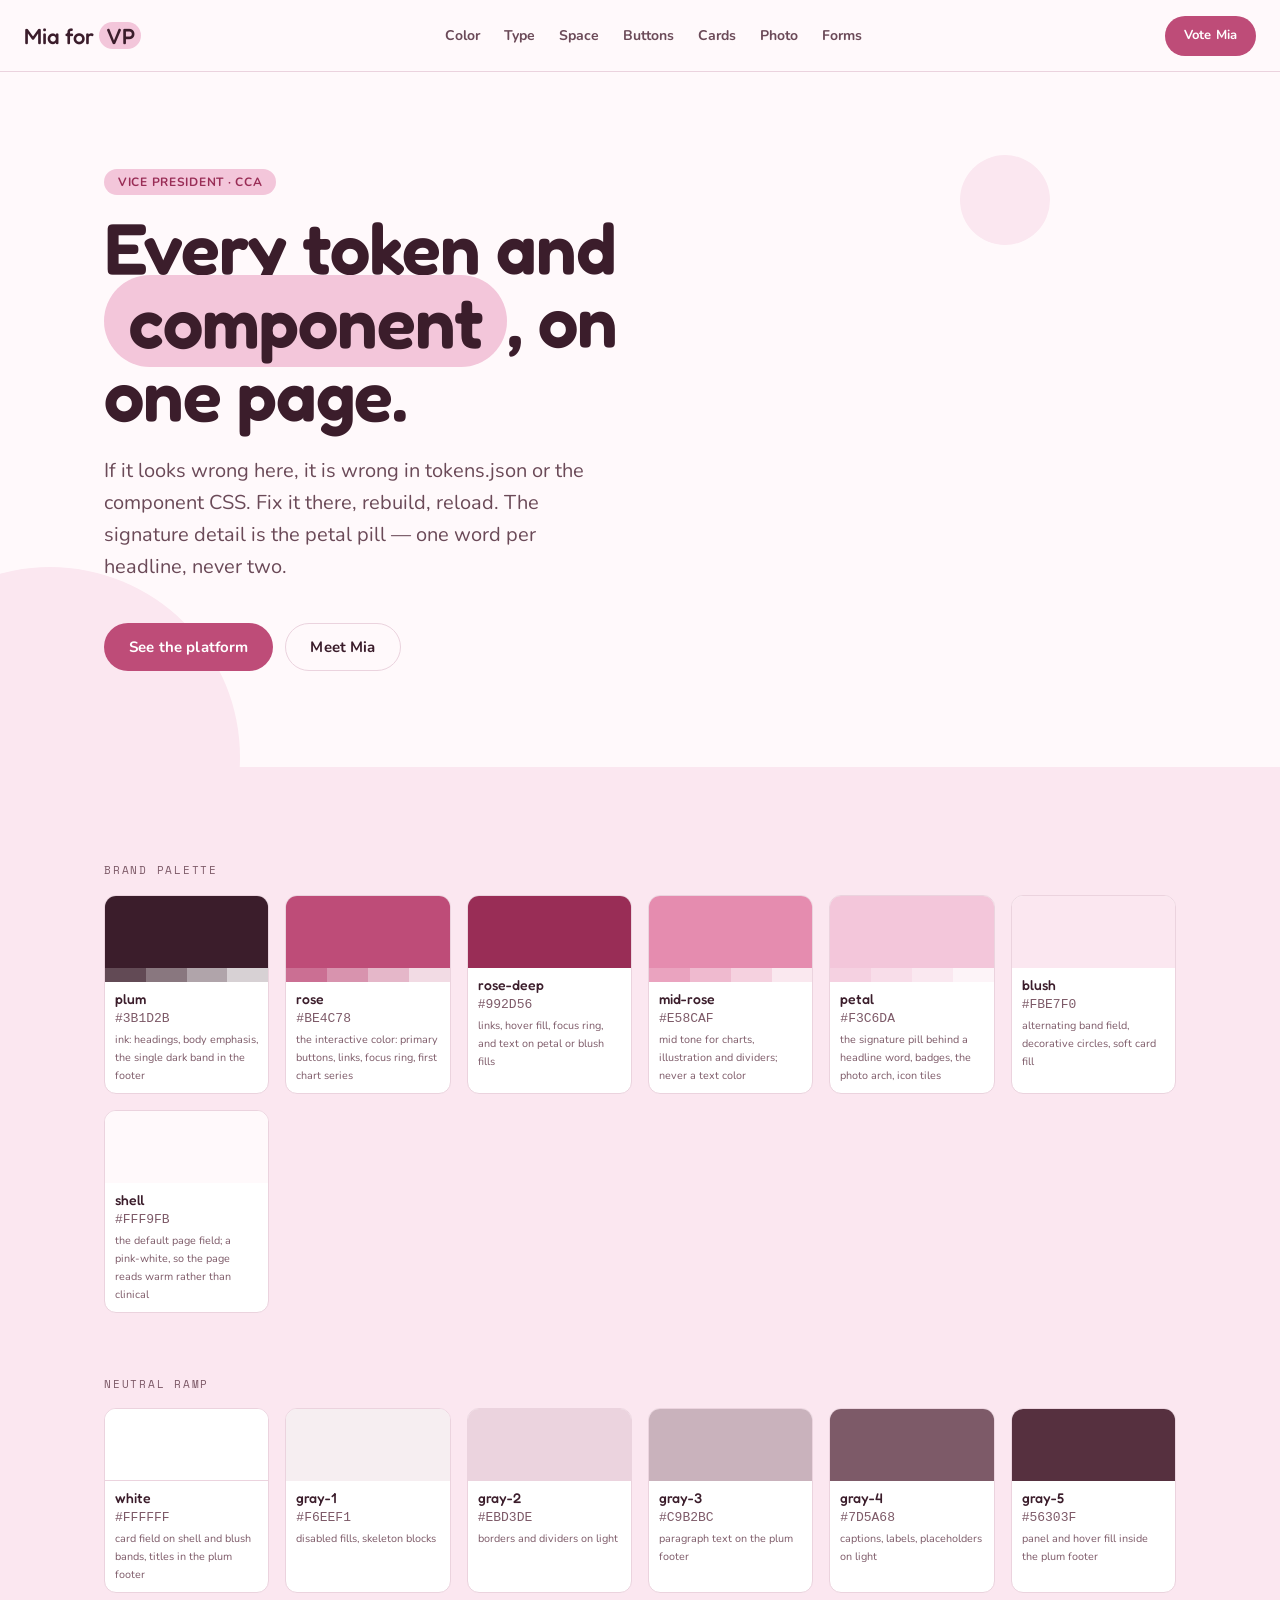
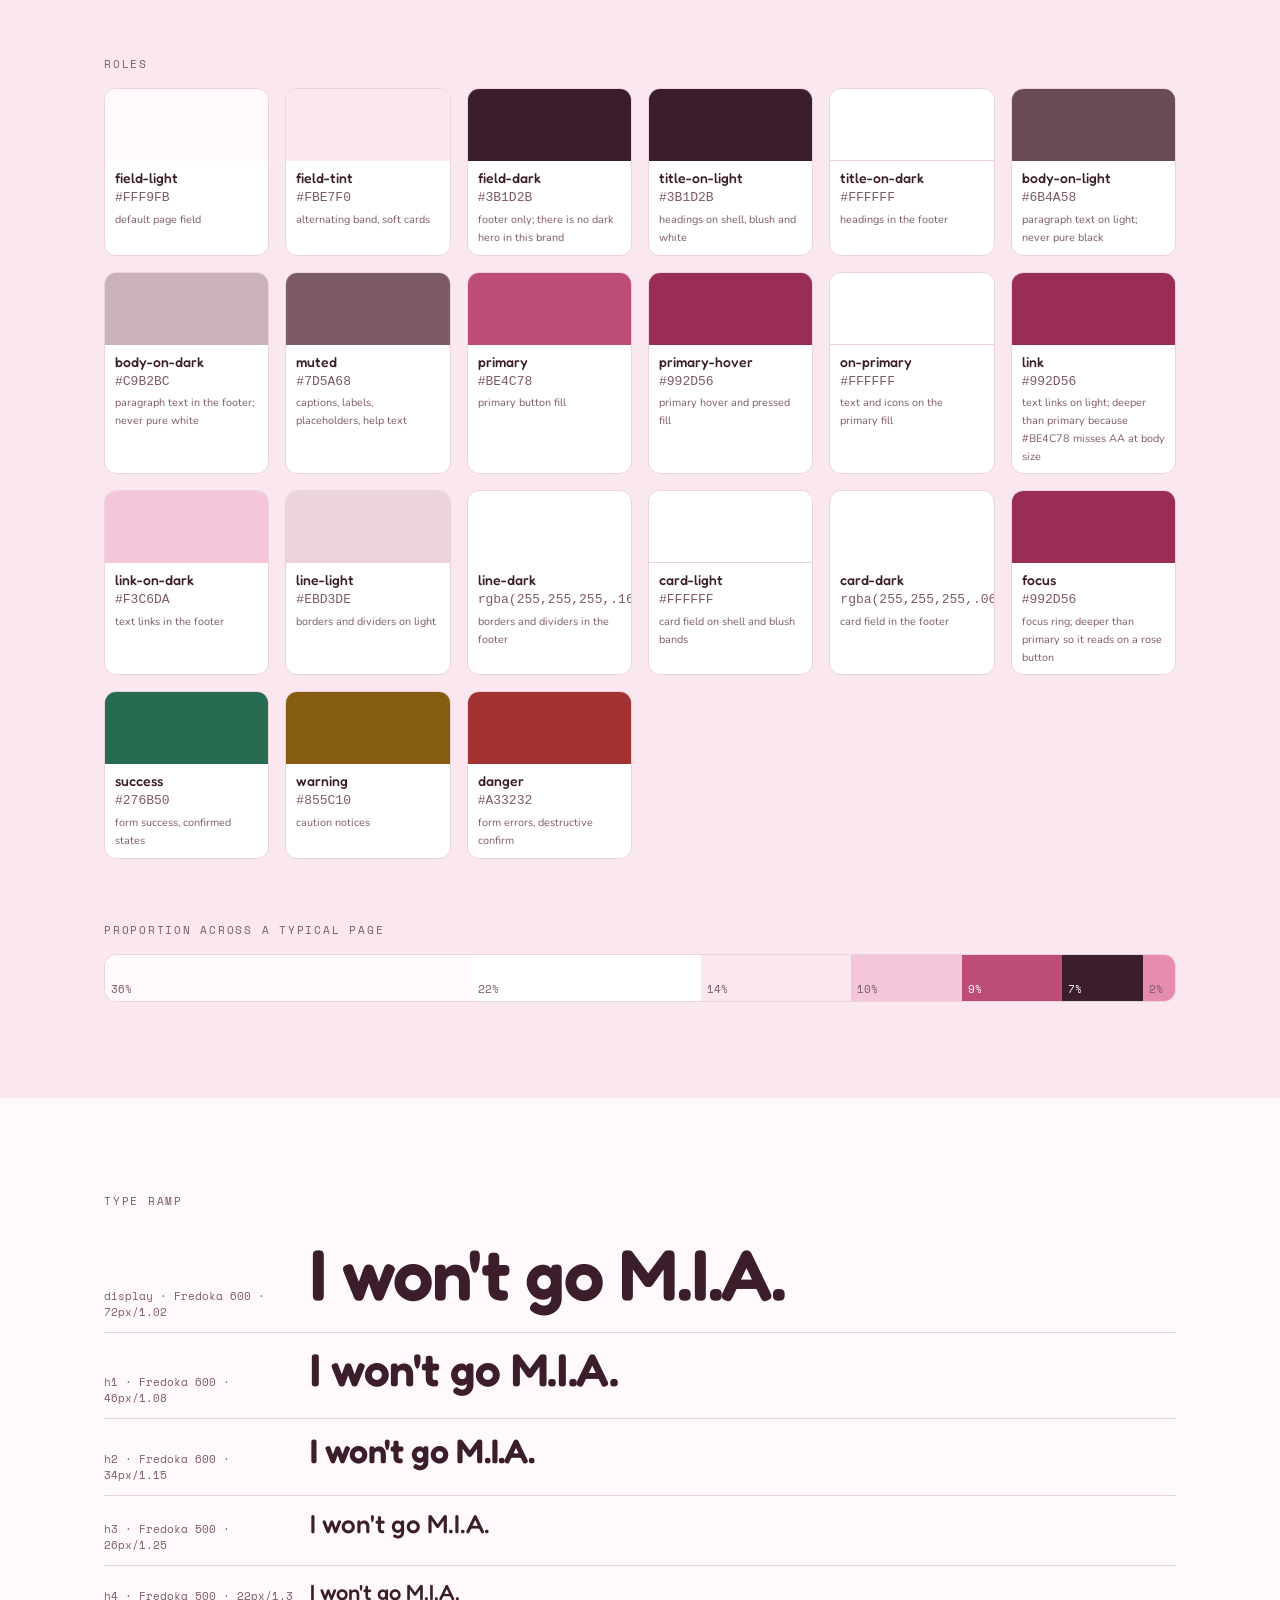
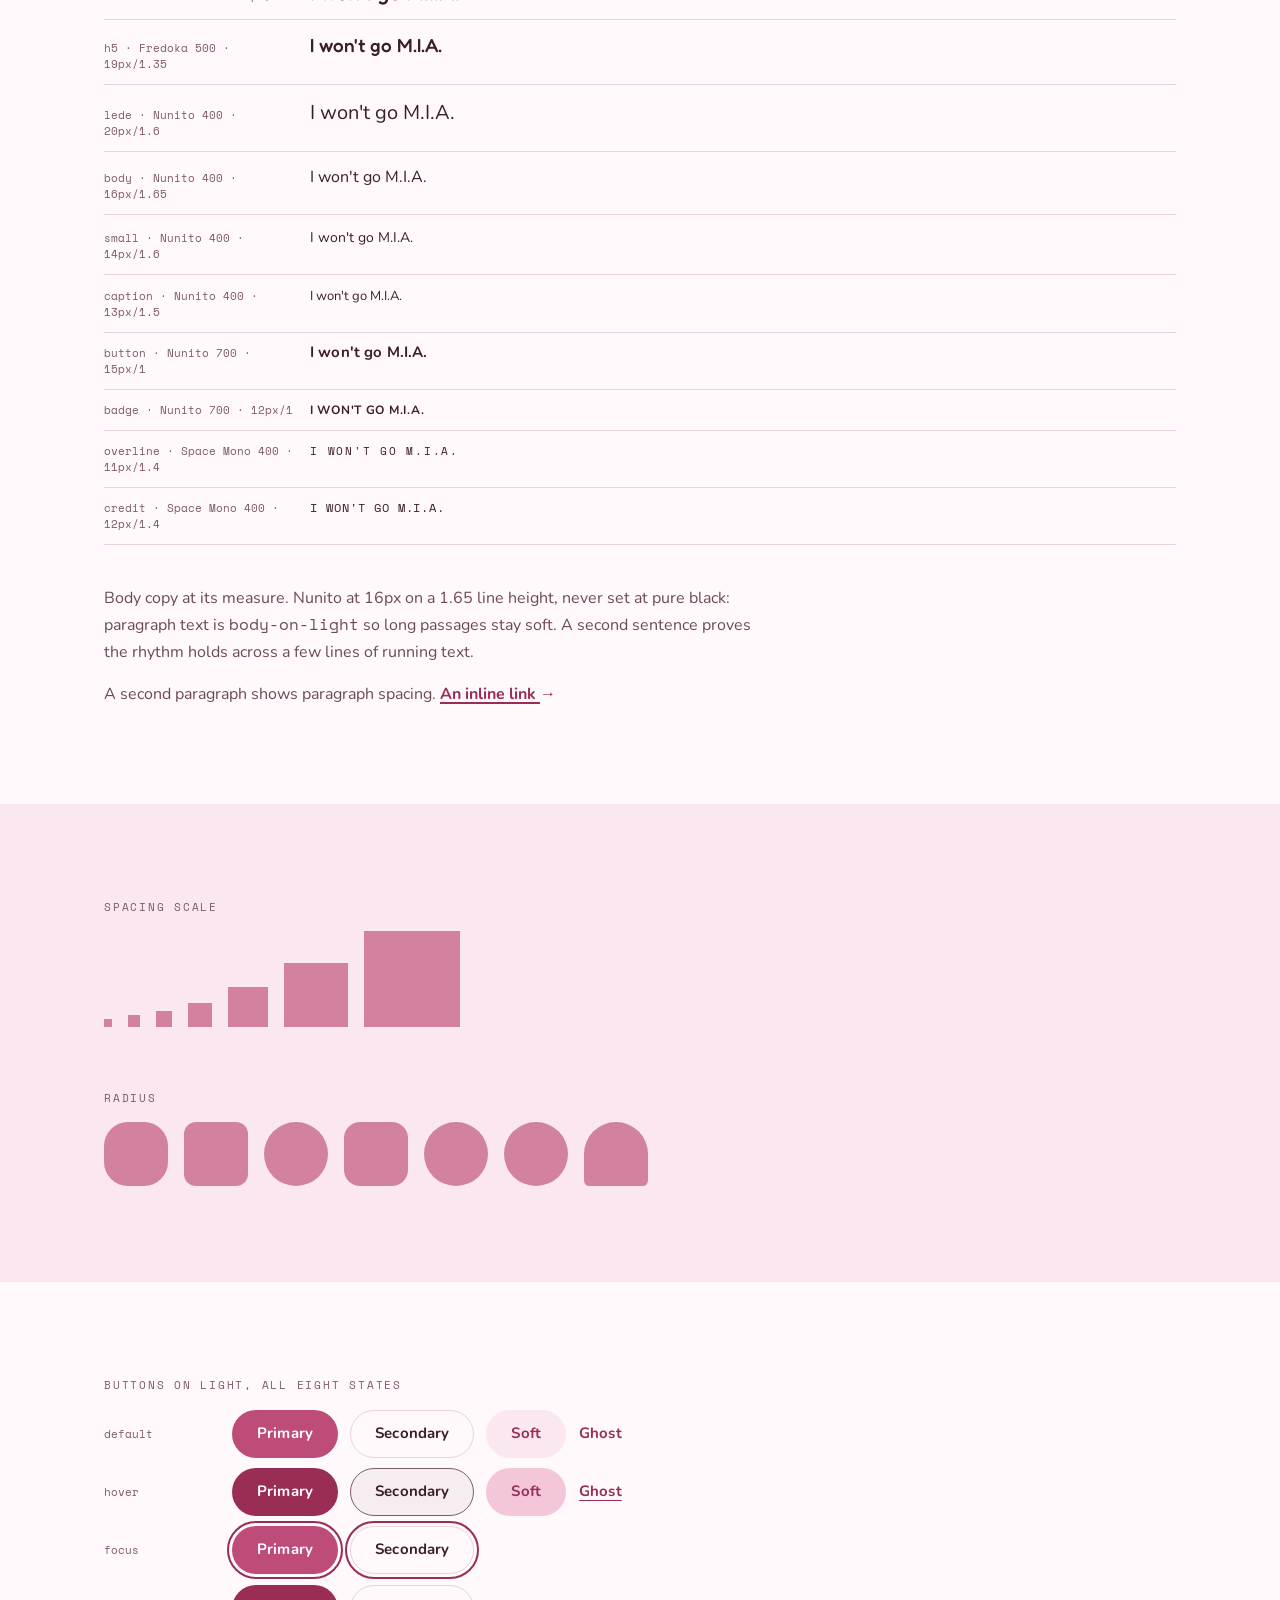
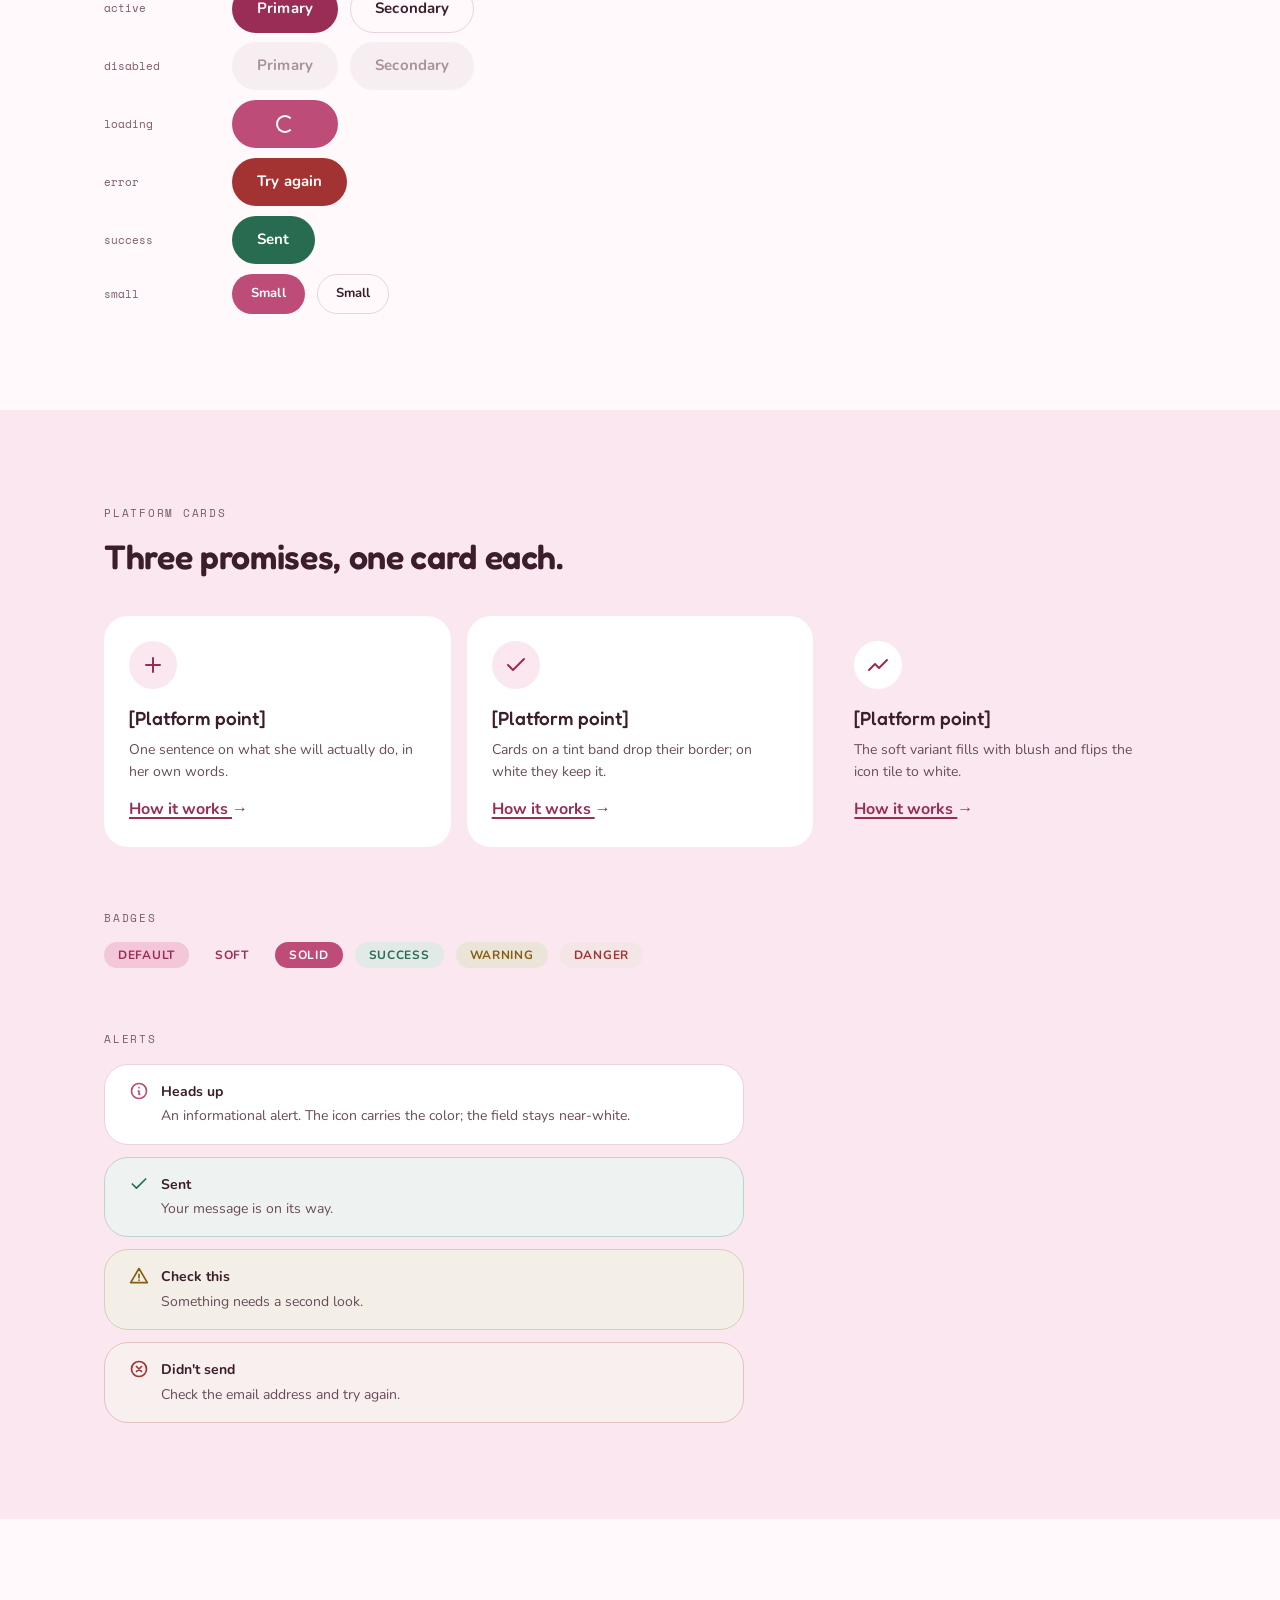
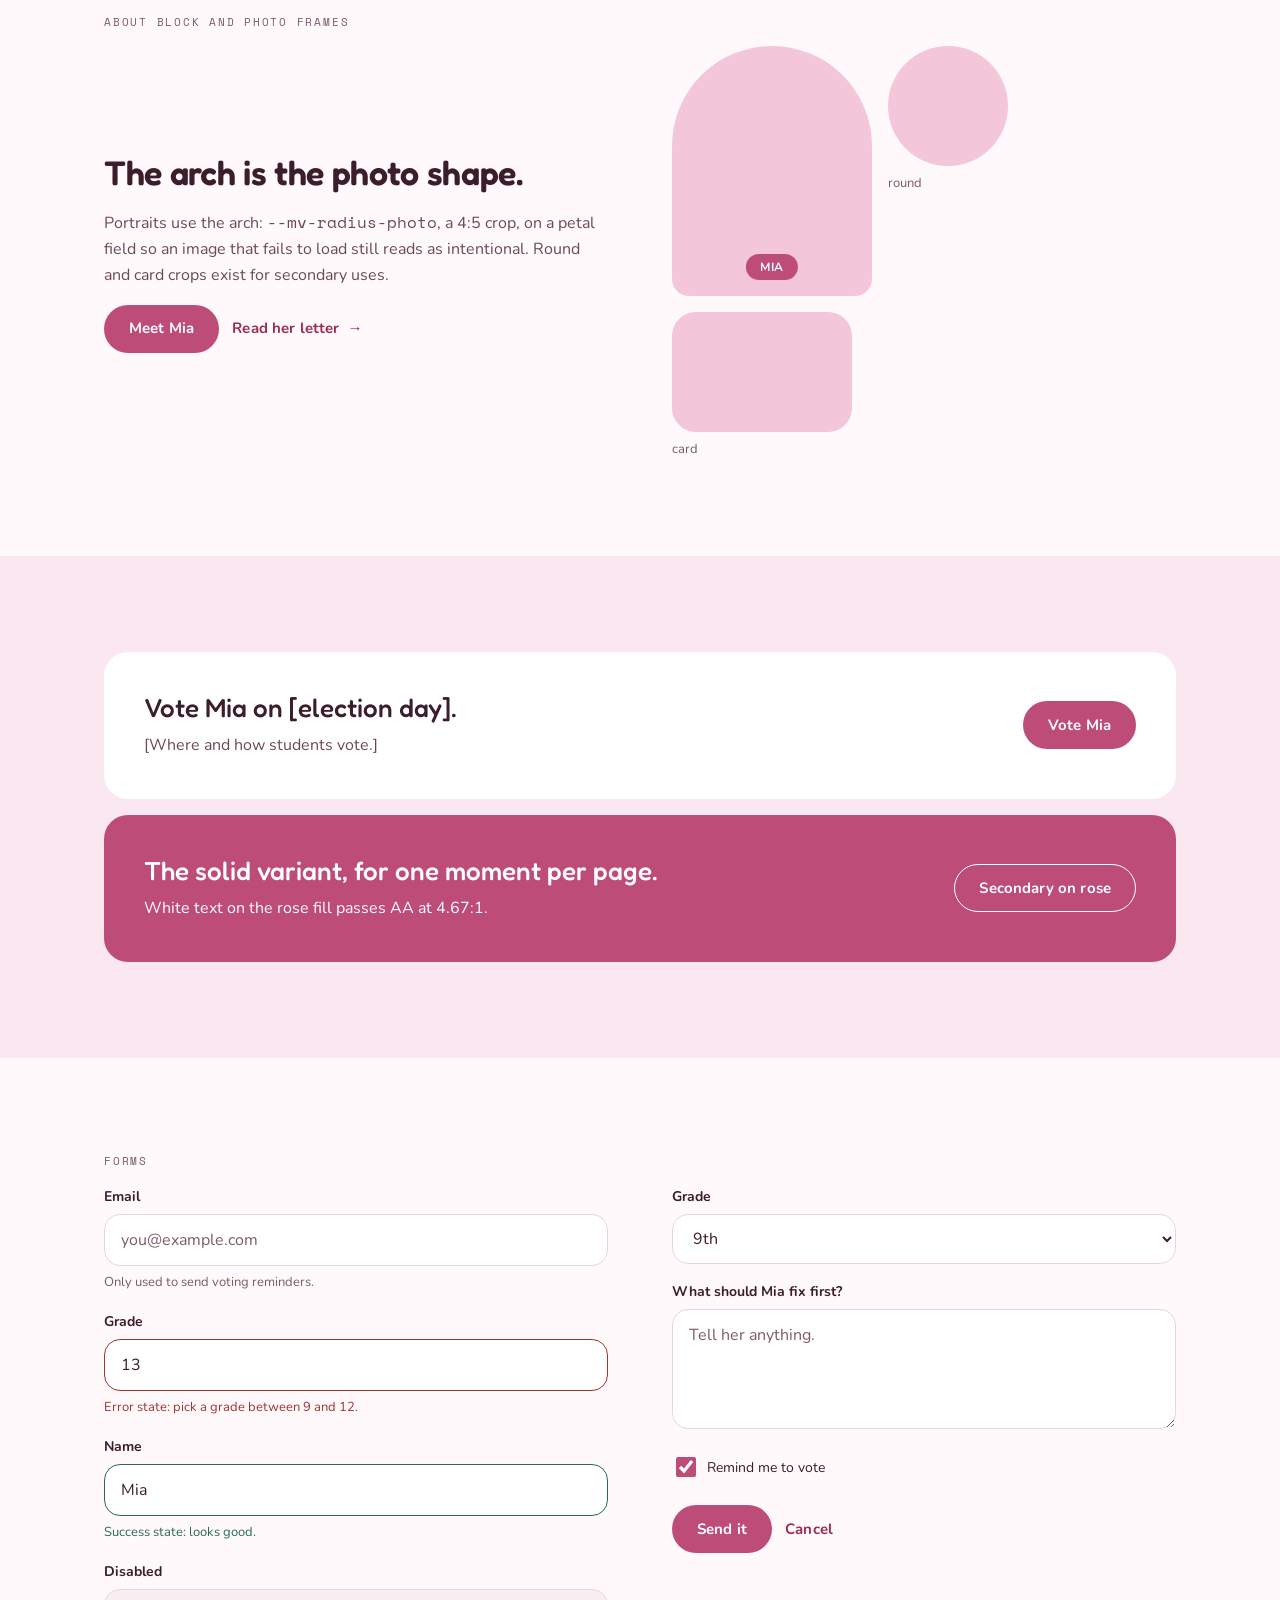
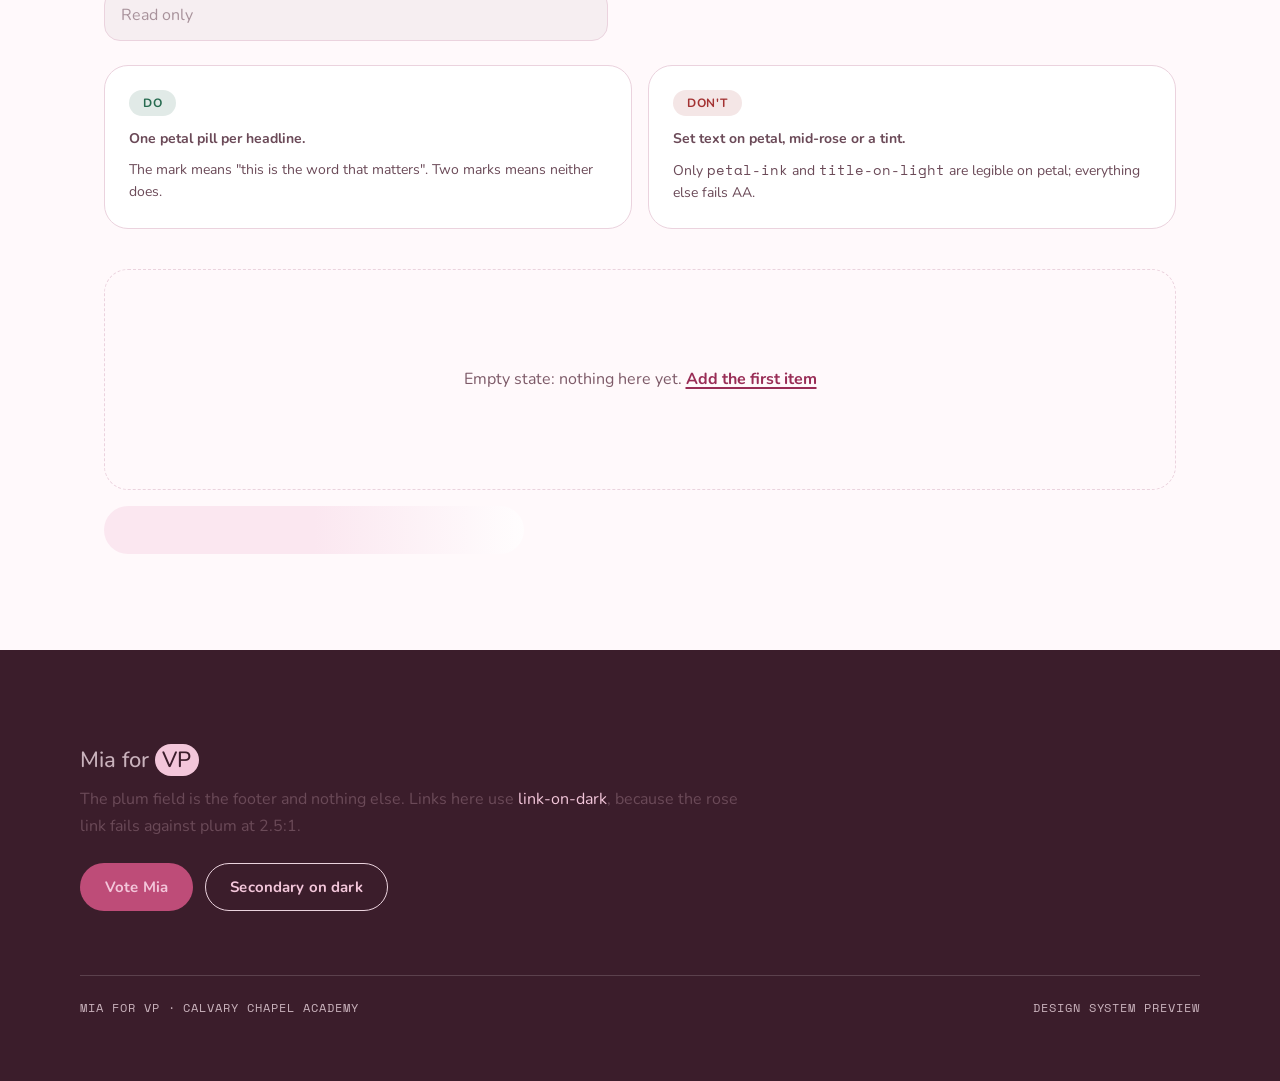
==== brand/preview/index.html @ c851aa27 "Mia for VP brand kit The design system as code: tokens.json as the single source of truth plus four " ====
<!doctype html><html lang="en"><head><meta charset="utf-8"><meta name="viewport" content="width=device-width,initial-scale=1">
<title>Mia for VP Design System</title>
<link rel="stylesheet" href="../tokens/tokens.css"><link rel="stylesheet" href="../css/mia-for-vp.css">
<script src="../tokens/tokens.js"></script>
<style>
/* Preview-only chrome. Uses tokens too, so the linter stays green. */
.sws{display:grid;grid-template-columns:repeat(auto-fill,minmax(150px,1fr));gap:var(--mv-space-md);margin-top:var(--mv-space-md)}
.sw{border:1px solid var(--mv-line-light);background:var(--mv-card-light);border-radius:var(--mv-radius-sm);overflow:hidden;font-size:var(--mv-fs-caption)}
.sw .chip{height:72px}.sw .ramp{display:flex;height:14px}.sw .ramp div{flex:1}
.sw b{display:block;font:var(--mv-fw-h5) var(--mv-fs-small) var(--mv-font-head);padding:8px 10px 0}
.sw code,.sw small{display:block;padding:1px 10px;color:var(--mv-muted)}.sw small{padding-bottom:8px}
.ramp-row{display:flex;height:48px;margin-top:var(--mv-space-md);border:1px solid var(--mv-line-light);border-radius:var(--mv-radius-sm);overflow:hidden}
.ramp-row div{display:flex;align-items:flex-end;padding:4px 6px;font:11px var(--mv-font-mono);color:var(--mv-title-on-dark)}
.type-row{display:grid;grid-template-columns:190px 1fr;gap:var(--mv-space-md);align-items:baseline;padding:12px 0;border-bottom:1px solid var(--mv-line-light)}
.type-row code{font:11px var(--mv-font-mono);color:var(--mv-muted)}
@media (max-width:820px){.type-row{grid-template-columns:1fr}}
.states{display:grid;grid-template-columns:110px auto;gap:10px 18px;align-items:center;margin-top:var(--mv-space-md)}
.states code{font:11px var(--mv-font-mono);color:var(--mv-muted)}
.spaces{display:flex;gap:var(--mv-space-md);align-items:flex-end;flex-wrap:wrap;margin-top:var(--mv-space-md)}.spaces div{background:var(--mv-primary);opacity:.65}
section{scroll-margin-top:var(--mv-nav-height)}
</style></head><body>
<nav class="mv-nav"><a class="mv-logo" href="#">Mia for <span class="mv-mark">VP</span></a><div class="mv-links"><a href="#color">Color</a><a href="#type">Type</a><a href="#space">Space</a><a href="#buttons">Buttons</a><a href="#cards">Cards</a><a href="#about">Photo</a><a href="#forms">Forms</a></div><a class="mv-btn mv-btn--primary mv-btn--sm" href="#vote">Vote Mia</a></nav>

<section class="mv-hero mv-has-blobs"><div class="mv-blob" aria-hidden="true" style="width:380px;height:380px;left:-140px;bottom:-180px"></div><div class="mv-blob" aria-hidden="true" style="width:90px;height:90px;right:18%;top:12%"></div>
<div class="mv-inner"><p class="mv-badge">Vice President · CCA</p>
<h1 class="mv-display" style="margin-top:var(--mv-space-md)">Every token and <span class="mv-mark">component</span>, on one page.</h1>
<p class="mv-sub">If it looks wrong here, it is wrong in tokens.json or the component CSS. Fix it there, rebuild, reload. The signature detail is the petal pill — one word per headline, never two.</p>
<div class="mv-btns"><a class="mv-btn mv-btn--primary" href="#">See the platform</a><a class="mv-btn mv-btn--secondary" href="#">Meet Mia</a></div></div></section>

<section class="mv-band-tint" id="color"><div class="mv-container"><p class="mv-overline">Brand palette</p><div class="sws" id="sw-brand"></div>
<p class="mv-overline" style="margin-top:var(--mv-space-2xl)">Neutral ramp</p><div class="sws" id="sw-neutral"></div>
<p class="mv-overline" style="margin-top:var(--mv-space-2xl)">Roles</p><div class="sws" id="sw-role"></div>
<p class="mv-overline" style="margin-top:var(--mv-space-2xl)">Proportion across a typical page</p><div class="ramp-row" id="prop"></div>
<div id="grad-wrap" hidden><p class="mv-overline" style="margin-top:var(--mv-space-2xl)">Gradients</p><div class="grads" id="grads"></div></div>
</div></section>

<section class="mv-band-light" id="type"><div class="mv-container"><p class="mv-overline">Type ramp</p><div id="type-ramp"></div>
<div class="mv-body" style="margin-top:var(--mv-space-xl)"><p>Body copy at its measure. Nunito at 16px on a 1.65 line height, never set at pure black: paragraph text is <code class="mv-mono">body-on-light</code> so long passages stay soft. A second sentence proves the rhythm holds across a few lines of running text.</p><p>A second paragraph shows paragraph spacing. <a class="mv-link" href="#">An inline link <span class="mv-arrow">→</span></a></p></div></div></section>

<section class="mv-band-tint" id="space"><div class="mv-container"><p class="mv-overline">Spacing scale</p><div class="spaces" id="spaces"></div>
<p class="mv-overline" style="margin-top:var(--mv-space-2xl)">Radius</p><div class="spaces" id="radii"></div></div></section>

<section class="mv-band-light" id="buttons"><div class="mv-container"><p class="mv-overline">Buttons on light, all eight states</p>
<div class="states">
<code>default</code><div class="mv-row"><button class="mv-btn mv-btn--primary">Primary</button> <button class="mv-btn mv-btn--secondary">Secondary</button> <button class="mv-btn mv-btn--soft">Soft</button> <button class="mv-btn mv-btn--ghost">Ghost</button></div>
<code>hover</code><div class="mv-row"><button class="mv-btn mv-btn--primary is-hover">Primary</button> <button class="mv-btn mv-btn--secondary is-hover">Secondary</button> <button class="mv-btn mv-btn--soft is-hover">Soft</button> <button class="mv-btn mv-btn--ghost is-hover">Ghost</button></div>
<code>focus</code><div class="mv-row"><button class="mv-btn mv-btn--primary is-focus">Primary</button> <button class="mv-btn mv-btn--secondary is-focus">Secondary</button></div>
<code>active</code><div class="mv-row"><button class="mv-btn mv-btn--primary is-active">Primary</button> <button class="mv-btn mv-btn--secondary is-active">Secondary</button></div>
<code>disabled</code><div class="mv-row"><button class="mv-btn mv-btn--primary" disabled>Primary</button> <button class="mv-btn mv-btn--secondary" disabled>Secondary</button></div>
<code>loading</code><div class="mv-row"><button class="mv-btn mv-btn--primary is-loading">Primary</button></div>
<code>error</code><div class="mv-row"><button class="mv-btn mv-btn--primary is-error">Try again</button></div>
<code>success</code><div class="mv-row"><button class="mv-btn mv-btn--primary is-success">Sent</button></div>
<code>small</code><div class="mv-row"><button class="mv-btn mv-btn--primary mv-btn--sm">Small</button> <button class="mv-btn mv-btn--secondary mv-btn--sm">Small</button></div>
</div></div></section>

<section class="mv-band-tint" id="cards"><div class="mv-container"><p class="mv-overline">Platform cards</p><h2>Three promises, one card each.</h2>
<div class="mv-card-grid">
<div class="mv-card"><span class="mv-tile"><svg class="mv-icon" viewBox="0 0 24 24" aria-hidden="true"><path d="M12 5v14M5 12h14"/></svg></span><div class="mv-card-title">[Platform point]</div><p>One sentence on what she will actually do, in her own words.</p><a class="mv-link" href="#">How it works <span class="mv-arrow">→</span></a></div>
<div class="mv-card"><span class="mv-tile"><svg class="mv-icon" viewBox="0 0 24 24" aria-hidden="true"><path d="M20 6 9 17l-5-5"/></svg></span><div class="mv-card-title">[Platform point]</div><p>Cards on a tint band drop their border; on white they keep it.</p><a class="mv-link" href="#">How it works <span class="mv-arrow">→</span></a></div>
<div class="mv-card mv-card--soft"><span class="mv-tile"><svg class="mv-icon" viewBox="0 0 24 24" aria-hidden="true"><path d="M3 17l6-6 4 4 8-8"/></svg></span><div class="mv-card-title">[Platform point]</div><p>The soft variant fills with blush and flips the icon tile to white.</p><a class="mv-link" href="#">How it works <span class="mv-arrow">→</span></a></div></div>
<p class="mv-overline" style="margin-top:var(--mv-space-2xl)">Badges</p>
<p class="mv-row"><span class="mv-badge">Default</span> <span class="mv-badge mv-badge--soft">Soft</span> <span class="mv-badge mv-badge--solid">Solid</span> <span class="mv-badge mv-badge--success">Success</span> <span class="mv-badge mv-badge--warning">Warning</span> <span class="mv-badge mv-badge--danger">Danger</span></p>
<p class="mv-overline" style="margin-top:var(--mv-space-2xl)">Alerts</p>
<div style="display:grid;gap:var(--mv-space-sm);max-width:640px"><div class="mv-alert"><svg class="mv-icon mv-icon--sm" viewBox="0 0 24 24" aria-hidden="true"><circle cx="12" cy="12" r="9"/><path d="M12 8h.01M11 12h1v4h1"/></svg><div><b>Heads up</b>An informational alert. The icon carries the color; the field stays near-white.</div></div>
<div class="mv-alert mv-alert--success"><svg class="mv-icon mv-icon--sm" viewBox="0 0 24 24" aria-hidden="true"><path d="M20 6 9 17l-5-5"/></svg><div><b>Sent</b>Your message is on its way.</div></div>
<div class="mv-alert mv-alert--warning"><svg class="mv-icon mv-icon--sm" viewBox="0 0 24 24" aria-hidden="true"><path d="M12 3 2 20h20L12 3zM12 10v4M12 17h.01"/></svg><div><b>Check this</b>Something needs a second look.</div></div>
<div class="mv-alert mv-alert--danger"><svg class="mv-icon mv-icon--sm" viewBox="0 0 24 24" aria-hidden="true"><circle cx="12" cy="12" r="9"/><path d="M15 9l-6 6M9 9l6 6"/></svg><div><b>Didn't send</b>Check the email address and try again.</div></div></div>
</div></section>

<section class="mv-band-light" id="about"><div class="mv-container"><p class="mv-overline">About block and photo frames</p>
<div class="mv-two-col">
<div class="mv-stack"><h2>The arch is the photo shape.</h2><p class="mv-body">Portraits use the arch: <code class="mv-mono">--mv-radius-photo</code>, a 4:5 crop, on a petal field so an image that fails to load still reads as intentional. Round and card crops exist for secondary uses.</p><div class="mv-row"><a class="mv-btn mv-btn--primary" href="#">Meet Mia</a><a class="mv-btn mv-btn--ghost" href="#">Read her letter <span class="mv-arrow">→</span></a></div></div>
<div class="mv-row" style="gap:var(--mv-space-md);align-items:flex-start">
<div class="mv-photo-frame" style="width:200px"><div class="mv-photo"></div><span class="mv-badge mv-badge--solid">Mia</span></div>
<div style="width:120px"><div class="mv-photo mv-photo--round"></div><p class="mv-caption" style="margin-top:var(--mv-space-xs)">round</p></div>
<div style="width:180px"><div class="mv-photo mv-photo--card"></div><p class="mv-caption" style="margin-top:var(--mv-space-xs)">card</p></div>
</div></div></div></section>

<section class="mv-band-tint" id="vote"><div class="mv-container">
<div class="mv-cta"><div><h3>Vote Mia on [election day].</h3><p class="mv-body" style="margin-top:var(--mv-space-xs)">[Where and how students vote.]</p></div><a class="mv-btn mv-btn--primary" href="#">Vote Mia</a></div>
<div class="mv-cta mv-cta--solid" style="margin-top:var(--mv-space-md)"><div><h3>The solid variant, for one moment per page.</h3><p class="mv-body" style="margin-top:var(--mv-space-xs)">White text on the rose fill passes AA at 4.67:1.</p></div><a class="mv-btn mv-btn--secondary" href="#">Secondary on rose</a></div>
</div></section>

<section class="mv-band-light" id="forms"><div class="mv-container"><p class="mv-overline">Forms</p><div class="mv-two-col" style="align-items:start">
<div style="display:grid;gap:var(--mv-space-md)"><div class="mv-field"><label class="mv-label" for="f1">Email</label><input class="mv-input" id="f1" placeholder="you@example.com"><span class="mv-help">Only used to send voting reminders.</span></div>
<div class="mv-field is-error"><label class="mv-label" for="f2">Grade</label><input class="mv-input" id="f2" value="13" aria-invalid="true"><span class="mv-help">Error state: pick a grade between 9 and 12.</span></div>
<div class="mv-field is-success"><label class="mv-label" for="f6">Name</label><input class="mv-input" id="f6" value="Mia"><span class="mv-help">Success state: looks good.</span></div>
<div class="mv-field"><label class="mv-label" for="f3">Disabled</label><input class="mv-input" id="f3" value="Read only" disabled></div></div>
<div style="display:grid;gap:var(--mv-space-md)"><div class="mv-field"><label class="mv-label" for="f4">Grade</label><select class="mv-select" id="f4"><option>9th</option><option>10th</option><option>11th</option><option>12th</option></select></div>
<div class="mv-field"><label class="mv-label" for="f5">What should Mia fix first?</label><textarea class="mv-textarea" id="f5" rows="3" placeholder="Tell her anything."></textarea></div>
<label class="mv-check"><input type="checkbox" checked> Remind me to vote</label>
<div class="mv-row"><button class="mv-btn mv-btn--primary">Send it</button> <button class="mv-btn mv-btn--ghost">Cancel</button></div></div></div>
<div class="mv-dd-grid"><div class="mv-dd"><span class="mv-badge mv-badge--success">Do</span><p><b>One petal pill per headline.</b></p><p>The mark means "this is the word that matters". Two marks means neither does.</p></div>
<div class="mv-dd"><span class="mv-badge mv-badge--danger">Don't</span><p><b>Set text on petal, mid-rose or a tint.</b></p><p>Only <code class="mv-mono">petal-ink</code> and <code class="mv-mono">title-on-light</code> are legible on petal; everything else fails AA.</p></div></div>
<div class="mv-empty" style="margin-top:var(--mv-space-xl)">Empty state: nothing here yet. <a class="mv-link" href="#">Add the first item</a></div>
<div class="mv-skeleton" style="margin-top:var(--mv-space-md);height:48px;max-width:420px"></div>
</div></section>

<footer class="mv-footer"><div style="max-width:var(--mv-container);margin:0 auto">
<p class="mv-h4">Mia for <span class="mv-mark">VP</span></p>
<p class="mv-body" style="margin-top:var(--mv-space-sm)">The plum field is the footer and nothing else. Links here use <a href="#">link-on-dark</a>, because the rose link fails against plum at 2.5:1.</p>
<div class="mv-row" style="margin-top:var(--mv-space-lg)"><a class="mv-btn mv-btn--primary" href="#">Vote Mia</a><a class="mv-btn mv-btn--secondary" href="#">Secondary on dark</a></div>
<div class="mv-footnote"><span>Mia for VP · Calvary Chapel Academy</span><span>Design system preview</span></div></div></footer>

<div class="mv-sticky-cta"><a class="mv-btn mv-btn--secondary" href="#about">Meet Mia</a><a class="mv-btn mv-btn--primary" href="#vote">Vote Mia</a></div>

<script>
(function(){
  var T = window.BRAND_TOKENS; if (!T) return;
  var P = T.prefix;
  function hex2rgb(h){h=h.replace('#','');if(h.length===3)h=h.split('').map(function(c){return c+c}).join('');return [parseInt(h.slice(0,2),16),parseInt(h.slice(2,4),16),parseInt(h.slice(4,6),16)]}
  function swatches(id, group){
    var el=document.getElementById(id), colors=T.color[group]||{}; var html='';
    Object.keys(colors).forEach(function(n){var c=colors[n]; var v=c.value; var isHex=/^#/.test(v);
      var ramp=''; if(T.tint && (T.tint.of||[]).indexOf(n)>=0 && isHex){var r=hex2rgb(v); ramp='<div class="ramp">'+(T.tint.levels||[]).map(function(l){return '<div style="background:rgba('+r.join(',')+','+l+')"></div>'}).join('')+'</div>'}
      html+='<div class="sw"><div class="chip" style="background:'+v+(isHex && v.toUpperCase()==='#FFFFFF'?';border-bottom:1px solid var(--'+P+'-line-light)':'')+'"></div>'+ramp+'<b>'+n+'</b><code>'+v+'</code><small>'+(c.job||'')+'</small></div>'});
    el.innerHTML=html;
  }
  swatches('sw-brand','brand'); swatches('sw-neutral','neutral'); swatches('sw-role','role');
  var all={}; ['brand','neutral','role','ui'].forEach(function(g){Object.keys(T.color[g]||{}).forEach(function(n){all[n]=T.color[g][n].value})});
  var prop=document.getElementById('prop'); if(T.proportion){Object.keys(T.proportion).forEach(function(n){var d=document.createElement('div'); d.style.flex=String(T.proportion[n]*100); d.style.background=all[n]||n; d.textContent=Math.round(T.proportion[n]*100)+'%'; var rgb=/^#/.test(all[n]||'')?hex2rgb(all[n]):[0,0,0]; if((rgb[0]*299+rgb[1]*587+rgb[2]*114)/1000>160)d.style.color='var(--'+P+'-muted)'; prop.appendChild(d)})}
  var gnames=Object.keys(T.gradient||{}); if(gnames.length){document.getElementById('grad-wrap').hidden=false; gnames.forEach(function(n){var d=document.createElement('div'); d.style.background='var(--'+P+'-grad-'+n+')'; d.textContent=n; document.getElementById('grads').appendChild(d)})}
  var tr=document.getElementById('type-ramp'); Object.keys(T.type||{}).forEach(function(n){var s=T.type[n]; var fam='var(--'+P+'-font-'+s.font+')'; var row=document.createElement('div'); row.className='type-row';
    row.innerHTML='<code>'+n+' · '+(T.font[s.font]?T.font[s.font].family:s.font)+' '+s.weight+' · '+s.size+'/'+(s.lineHeight||'')+'</code><div style="font:'+s.weight+' '+s.size+'/'+(s.lineHeight||1.2)+' '+fam+';letter-spacing:'+(s.letterSpacing||'0')+';text-transform:'+(s.transform||'none')+';overflow-wrap:anywhere">I won\'t go M.I.A.</div>'; tr.appendChild(row)});
  var sp=document.getElementById('spaces'); Object.keys(T.space||{}).forEach(function(n){var d=document.createElement('div'); d.style.width=T.space[n]; d.style.height=T.space[n]; d.title=n+' = '+T.space[n]; sp.appendChild(d)});
  var rd=document.getElementById('radii'); Object.keys(T.radius||{}).forEach(function(n){var d=document.createElement('div'); d.style.width='64px'; d.style.height='64px'; d.style.borderRadius=T.radius[n]; d.title=n+' = '+T.radius[n]; rd.appendChild(d)});
})();
</script>
</body></html>
---- brand/tokens/tokens.css ----
/* Mia for VP design tokens. Generated by brand-kit build_tokens.py from tokens/tokens.json on 2026-09-20. */
/* Do not edit by hand: change tokens.json and rebuild. */
@import url("https://fonts.googleapis.com/css2?family=Fredoka:wght@400;500;600&family=Nunito:wght@400;600;700&family=Space+Mono:wght@400;700&display=swap");
:root {
  /* Brand palette */
  --mv-plum: #3B1D2B;  /* ink: headings, body emphasis, the single dark band in the footer */
  --mv-rose: #BE4C78;  /* the interactive color: primary buttons, links, focus ring, first chart series */
  --mv-rose-deep: #992D56;  /* links, hover fill, focus ring, and text on petal or blush fills */
  --mv-mid-rose: #E58CAF;  /* mid tone for charts, illustration and dividers; never a text color */
  --mv-petal: #F3C6DA;  /* the signature pill behind a headline word, badges, the photo arch, icon tiles */
  --mv-blush: #FBE7F0;  /* alternating band field, decorative circles, soft card fill */
  --mv-shell: #FFF9FB;  /* the default page field; a pink-white, so the page reads warm rather than clinical */
  /* Neutral ramp */
  --mv-white: #FFFFFF;  /* card field on shell and blush bands, titles in the plum footer */
  --mv-gray-1: #F6EEF1;  /* disabled fills, skeleton blocks */
  --mv-gray-2: #EBD3DE;  /* borders and dividers on light */
  --mv-gray-3: #C9B2BC;  /* paragraph text on the plum footer */
  --mv-gray-4: #7D5A68;  /* captions, labels, placeholders on light */
  --mv-gray-5: #56303F;  /* panel and hover fill inside the plum footer */
  /* Roles (semantic aliases) */
  --mv-field-light: #FFF9FB;  /* default page field */
  --mv-field-tint: #FBE7F0;  /* alternating band, soft cards */
  --mv-field-dark: #3B1D2B;  /* footer only; there is no dark hero in this brand */
  --mv-title-on-light: #3B1D2B;  /* headings on shell, blush and white */
  --mv-title-on-dark: #FFFFFF;  /* headings in the footer */
  --mv-body-on-light: #6B4A58;  /* paragraph text on light; never pure black */
  --mv-body-on-dark: #C9B2BC;  /* paragraph text in the footer; never pure white */
  --mv-muted: #7D5A68;  /* captions, labels, placeholders, help text */
  --mv-primary: #BE4C78;  /* primary button fill */
  --mv-primary-hover: #992D56;  /* primary hover and pressed fill */
  --mv-on-primary: #FFFFFF;  /* text and icons on the primary fill */
  --mv-link: #992D56;  /* text links on light; deeper than primary because #BE4C78 misses AA at body size */
  --mv-link-on-dark: #F3C6DA;  /* text links in the footer */
  --mv-line-light: #EBD3DE;  /* borders and dividers on light */
  --mv-line-dark: rgba(255,255,255,.16);  /* borders and dividers in the footer */
  --mv-card-light: #FFFFFF;  /* card field on shell and blush bands */
  --mv-card-dark: rgba(255,255,255,.06);  /* card field in the footer */
  --mv-focus: #992D56;  /* focus ring; deeper than primary so it reads on a rose button */
  --mv-success: #276B50;  /* form success, confirmed states */
  --mv-warning: #855C10;  /* caution notices */
  --mv-danger: #A33232;  /* form errors, destructive confirm */
  /* Implementation values */
  --mv-petal-ink: #992D56;  /* text and icons sitting on petal or blush fills */
  --mv-fill-light: rgba(59,29,43,.05);  /* secondary and ghost button hover on light */
  --mv-fill-dark-hover: rgba(255,255,255,.12);  /* button hover inside the footer */
  --mv-blob: #FBE7F0;  /* the decorative background circles; never behind body text */
  --mv-icon-tile: #FBE7F0;  /* the round tile behind a card icon on white */
  --mv-icon-tile-alt: #FFFFFF;  /* the round tile behind a card icon on a blush card */
  --mv-input-field: #FFFFFF;  /* text input field on any light band */
  --mv-disabled-ink: #A8929B;  /* text inside a disabled control */
  --mv-skeleton-shine: rgba(255,255,255,.65);  /* the moving highlight in a loading skeleton */
  /* Tints: fills, tags, chart layers, hover. Never for text. */
  --mv-rose-80: rgba(190,76,120,.8); --mv-rose-60: rgba(190,76,120,.6); --mv-rose-40: rgba(190,76,120,.4); --mv-rose-20: rgba(190,76,120,.2);
  --mv-petal-80: rgba(243,198,218,.8); --mv-petal-60: rgba(243,198,218,.6); --mv-petal-40: rgba(243,198,218,.4); --mv-petal-20: rgba(243,198,218,.2);
  --mv-mid-rose-80: rgba(229,140,175,.8); --mv-mid-rose-60: rgba(229,140,175,.6); --mv-mid-rose-40: rgba(229,140,175,.4); --mv-mid-rose-20: rgba(229,140,175,.2);
  --mv-plum-80: rgba(59,29,43,.8); --mv-plum-60: rgba(59,29,43,.6); --mv-plum-40: rgba(59,29,43,.4); --mv-plum-20: rgba(59,29,43,.2);
  /* Type */
  --mv-font-head: Fredoka, Trebuchet MS, Verdana, sans-serif;
  --mv-font-body: Nunito, Trebuchet MS, Verdana, sans-serif;
  --mv-font-mono: "Space Mono", Courier New, monospace;
  --mv-fs-display: 72px; --mv-lh-display: 1.02; --mv-fw-display: 600; --mv-ls-display: -0.015em;
  --mv-fs-h1: 46px; --mv-lh-h1: 1.08; --mv-fw-h1: 600; --mv-ls-h1: -0.01em;
  --mv-fs-h2: 34px; --mv-lh-h2: 1.15; --mv-fw-h2: 600; --mv-ls-h2: -0.01em;
  --mv-fs-h3: 26px; --mv-lh-h3: 1.25; --mv-fw-h3: 500;
  --mv-fs-h4: 22px; --mv-lh-h4: 1.3; --mv-fw-h4: 500;
  --mv-fs-h5: 19px; --mv-lh-h5: 1.35; --mv-fw-h5: 500;
  --mv-fs-lede: 20px; --mv-lh-lede: 1.6; --mv-fw-lede: 400;
  --mv-fs-body: 16px; --mv-lh-body: 1.65; --mv-fw-body: 400;
  --mv-fs-small: 14px; --mv-lh-small: 1.6; --mv-fw-small: 400;
  --mv-fs-caption: 13px; --mv-lh-caption: 1.5; --mv-fw-caption: 400;
  --mv-fs-button: 15px; --mv-lh-button: 1.0; --mv-fw-button: 700; --mv-ls-button: 0.01em;
  --mv-fs-badge: 12px; --mv-lh-badge: 1.0; --mv-fw-badge: 700; --mv-ls-badge: 0.06em; --mv-tt-badge: uppercase;
  --mv-fs-overline: 11px; --mv-lh-overline: 1.4; --mv-fw-overline: 400; --mv-ls-overline: 0.16em; --mv-tt-overline: uppercase;
  --mv-fs-credit: 12px; --mv-lh-credit: 1.4; --mv-fw-credit: 400; --mv-ls-credit: 0.08em; --mv-tt-credit: uppercase;
  /* Radius */
  --mv-radius-default: 24px;
  --mv-radius-sm: 12px;
  --mv-radius-button: 999px;
  --mv-radius-input: 16px;
  --mv-radius-pill: 999px;
  --mv-radius-tile: 999px;
  --mv-radius-photo: 140px 140px 24px 24px;
  /* Space */
  --mv-space-xs: 8px;
  --mv-space-sm: 12px;
  --mv-space-md: 16px;
  --mv-space-lg: 24px;
  --mv-space-xl: 40px;
  --mv-space-2xl: 64px;
  --mv-space-3xl: 96px;
  /* Elevation */
  --mv-shadow-none: none;
  --mv-shadow-card: none;
  --mv-shadow-sticky: 0 -1px 0 var(--mv-plum-20);
  /* Motion */
  --mv-motion-fast: 140ms;
  --mv-motion-base: 240ms;
  --mv-motion-ease: cubic-bezier(.2,.8,.2,1);
  /* Icons */
  --mv-icon-grid: 24px;
  --mv-icon-stroke: 2px;
  --mv-icon-linecap: round;
  --mv-icon-linejoin: round;
  /* Layout (breakpoints are comments: custom properties cannot drive media queries) */
  --mv-container: 1120px;
  --mv-gutter: 24px;
  --mv-section-y: 96px;
  --mv-nav-height: 72px;
  --mv-measure: 66ch;
  /* breakpoints: sm 640px, md 820px, lg 1024px, xl 1280px */
}
---- brand/css/mia-for-vp.css ----
/* Mia for VP components. Requires tokens/tokens.css. Every color and font here is a --mv-* token;
   nothing else. Classes are .mv-* so they never collide with app styles.
   Register: light-first. Cream-pink and blush bands all the way down; the plum field is the footer only.
   Signature detail: .mv-mark, the petal pill behind one word per headline. */

*, *::before, *::after { box-sizing: border-box; }
body { margin: 0; background: var(--mv-field-light); color: var(--mv-title-on-light);
  font: var(--mv-fw-body) var(--mv-fs-body)/var(--mv-lh-body) var(--mv-font-body); -webkit-font-smoothing: antialiased; }
h1, h2, h3, h4, h5, p, figure, blockquote { margin: 0; }
img { max-width: 100%; display: block; }
:where(h1, h2, h3, h4, h5, .mv-display) { font-family: var(--mv-font-head); color: var(--mv-title-on-light); }
@media (prefers-reduced-motion: reduce) { *, *::before, *::after { transition-duration: 0ms !important; animation-duration: 0ms !important; } }

/* ---- Type ---- */
.mv-display { font-family: var(--mv-font-head); font-size: clamp(40px, 8vw, var(--mv-fs-display)); line-height: var(--mv-lh-display); font-weight: var(--mv-fw-display); letter-spacing: var(--mv-ls-display, 0); max-width: 14ch; overflow-wrap: anywhere; }
.mv-h1, h1 { font-size: clamp(32px, 6vw, var(--mv-fs-h1)); line-height: var(--mv-lh-h1); font-weight: var(--mv-fw-h1); letter-spacing: var(--mv-ls-h1, 0); }
.mv-h2, h2 { font-size: clamp(26px, 4.5vw, var(--mv-fs-h2)); line-height: var(--mv-lh-h2); font-weight: var(--mv-fw-h2); letter-spacing: var(--mv-ls-h2, 0); }
.mv-h3, h3 { font-size: var(--mv-fs-h3); line-height: var(--mv-lh-h3); font-weight: var(--mv-fw-h3); }
.mv-h4, h4 { font-size: var(--mv-fs-h4); line-height: var(--mv-lh-h4); font-weight: var(--mv-fw-h4); }
.mv-h5, h5 { font-size: var(--mv-fs-h5); line-height: var(--mv-lh-h5); font-weight: var(--mv-fw-h5); }
.mv-lede { font-size: var(--mv-fs-lede); line-height: var(--mv-lh-lede); color: var(--mv-body-on-light); max-width: 44ch; }
.mv-body { max-width: var(--mv-measure); color: var(--mv-body-on-light); }
.mv-body p + p { margin-top: var(--mv-space-md); }
.mv-small { font-size: var(--mv-fs-small); line-height: var(--mv-lh-small); }
.mv-caption { font-size: var(--mv-fs-caption); line-height: var(--mv-lh-caption); color: var(--mv-muted); }
.mv-overline { font: var(--mv-fw-overline) var(--mv-fs-overline)/var(--mv-lh-overline) var(--mv-font-mono); letter-spacing: var(--mv-ls-overline); text-transform: var(--mv-tt-overline, none); color: var(--mv-muted); margin-bottom: var(--mv-space-md); }
.mv-credit { font: var(--mv-fw-credit) var(--mv-fs-credit)/var(--mv-lh-credit) var(--mv-font-mono); letter-spacing: var(--mv-ls-credit); text-transform: var(--mv-tt-credit, none); color: var(--mv-muted); }
.mv-mono { font-family: var(--mv-font-mono); }

/* Signature detail: the petal pill behind ONE word per headline, never more. */
.mv-mark { background: var(--mv-petal); color: var(--mv-title-on-light); border-radius: var(--mv-radius-pill);
  padding: 0.04em 0.34em; box-decoration-break: clone; -webkit-box-decoration-break: clone; }
.mv-mark--solid { background: var(--mv-primary); color: var(--mv-on-primary); }

/* ---- Bands and layout ---- */
.mv-band-light { background: var(--mv-field-light); color: var(--mv-title-on-light); }
.mv-band-tint { background: var(--mv-field-tint); color: var(--mv-title-on-light); }
.mv-band-dark { background: var(--mv-field-dark); color: var(--mv-title-on-dark); }
.mv-band-dark :where(h1, h2, h3, h4, h5, .mv-display) { color: var(--mv-title-on-dark); }
.mv-band-dark .mv-body, .mv-band-dark .mv-lede, .mv-band-dark .mv-overline, .mv-band-dark .mv-caption, .mv-band-dark .mv-credit { color: var(--mv-body-on-dark); }
.mv-band-dark a:not(.mv-btn) { color: var(--mv-link-on-dark); }
.mv-container { max-width: var(--mv-container); margin: 0 auto; padding: var(--mv-section-y) var(--mv-gutter); }
.mv-two-col { display: grid; grid-template-columns: minmax(0, 1fr) minmax(0, 1fr); gap: var(--mv-space-2xl); align-items: center; }
@media (max-width: 820px) { .mv-two-col { grid-template-columns: minmax(0, 1fr); gap: var(--mv-space-xl); } .mv-container { padding: var(--mv-space-2xl) var(--mv-space-md); } }

/* Decorative circles. Always aria-hidden, never behind body text, at most two per band. */
.mv-blob { position: absolute; border-radius: var(--mv-radius-pill); background: var(--mv-blob); pointer-events: none; }
.mv-has-blobs { position: relative; overflow: hidden; isolation: isolate; }
.mv-has-blobs > :not(.mv-blob) { position: relative; z-index: 1; }
@media (max-width: 820px) { .mv-blob { display: none; } }  /* below md there is no room to keep a circle out from behind the text */

/* ---- Nav ---- */
.mv-nav { position: sticky; top: 0; z-index: 100; min-height: var(--mv-nav-height); padding: var(--mv-space-xs) var(--mv-gutter);
  display: flex; align-items: center; justify-content: space-between; gap: var(--mv-space-lg);
  background: var(--mv-field-light); color: var(--mv-title-on-light); border-bottom: 1px solid var(--mv-line-light); }
.mv-nav .mv-logo { font: var(--mv-fw-h4) var(--mv-fs-h4)/1 var(--mv-font-head); color: inherit; text-decoration: none; white-space: nowrap; }
.mv-nav .mv-logo .mv-mark { padding: 0.04em 0.3em; }
.mv-nav .mv-links { display: flex; gap: var(--mv-space-lg); align-items: center; }
.mv-nav .mv-links a { color: var(--mv-body-on-light); text-decoration: none; font-size: var(--mv-fs-small); font-weight: var(--mv-fw-button); white-space: nowrap; transition: color var(--mv-motion-fast) var(--mv-motion-ease); }
.mv-nav .mv-links a:hover { color: var(--mv-link); }
.mv-nav .mv-links a[aria-current] { color: var(--mv-link); text-decoration: underline; text-underline-offset: 6px; text-decoration-thickness: 2px; }
.mv-nav .mv-links a:focus-visible { outline: 2px solid var(--mv-focus); outline-offset: 4px; border-radius: var(--mv-radius-sm); }
@media (max-width: 820px) { .mv-nav .mv-links a:not(.mv-btn) { display: none; } }

/* ---- Hero (light by default; this brand has no dark hero) ---- */
.mv-hero { background: var(--mv-field-light); color: var(--mv-title-on-light); }
.mv-hero--tint { background: var(--mv-field-tint); }
.mv-hero .mv-inner { max-width: var(--mv-container); margin: 0 auto; padding: var(--mv-space-3xl) var(--mv-gutter); }
.mv-hero .mv-sub { margin-top: var(--mv-space-lg); font-size: var(--mv-fs-lede); line-height: var(--mv-lh-lede); color: var(--mv-body-on-light); max-width: 40ch; }
.mv-hero .mv-btns { margin-top: var(--mv-space-xl); display: flex; gap: var(--mv-space-sm); flex-wrap: wrap; }
@media (max-width: 820px) { .mv-hero .mv-inner { padding: var(--mv-space-2xl) var(--mv-space-md); } }

/* ---- Buttons: 8 states. .is-* classes let the preview force a state. ---- */
.mv-btn { display: inline-flex; align-items: center; justify-content: center; gap: var(--mv-space-xs); position: relative;
  font: var(--mv-fw-button) var(--mv-fs-button)/var(--mv-lh-button) var(--mv-font-body); letter-spacing: var(--mv-ls-button, 0);
  min-height: 48px; padding: 0 24px; border: 1.5px solid transparent; border-radius: var(--mv-radius-button);
  text-decoration: none; cursor: pointer; white-space: nowrap;
  transition: background var(--mv-motion-fast) var(--mv-motion-ease), color var(--mv-motion-fast) var(--mv-motion-ease), border-color var(--mv-motion-fast) var(--mv-motion-ease), transform var(--mv-motion-fast) var(--mv-motion-ease); }
.mv-btn--primary { background: var(--mv-primary); color: var(--mv-on-primary); }
.mv-btn--primary:hover, .mv-btn--primary.is-hover { background: var(--mv-primary-hover); }
.mv-btn--primary:active, .mv-btn--primary.is-active { background: var(--mv-primary-hover); transform: translateY(1px); }
.mv-btn--secondary { background: transparent; color: var(--mv-title-on-light); border-color: var(--mv-line-light); }
.mv-btn--secondary:hover, .mv-btn--secondary.is-hover { background: var(--mv-fill-light); border-color: var(--mv-muted); }
.mv-btn--secondary:active, .mv-btn--secondary.is-active { transform: translateY(1px); }
.mv-btn--soft { background: var(--mv-field-tint); color: var(--mv-petal-ink); }
.mv-btn--soft:hover, .mv-btn--soft.is-hover { background: var(--mv-petal); }
.mv-btn--ghost { background: transparent; color: var(--mv-link); padding-left: 0; padding-right: 0; min-height: 44px; }
.mv-btn--ghost:hover, .mv-btn--ghost.is-hover { text-decoration: underline; text-underline-offset: 4px; }
.mv-btn--danger { background: var(--mv-danger); color: var(--mv-on-primary); }
.mv-btn--sm { min-height: 40px; padding: 0 18px; font-size: var(--mv-fs-caption); }
.mv-btn:focus-visible, .mv-btn.is-focus { outline: 2px solid var(--mv-focus); outline-offset: 3px; }
.mv-btn:disabled, .mv-btn.is-disabled { background: var(--mv-gray-1); color: var(--mv-disabled-ink); border-color: transparent; cursor: not-allowed; pointer-events: none; }
.mv-btn.is-loading { color: transparent; pointer-events: none; }
.mv-btn.is-loading::after { content: ""; position: absolute; inset: 0; margin: auto; width: 18px; height: 18px; border: 2px solid var(--mv-on-primary); border-right-color: transparent; border-radius: var(--mv-radius-pill); animation: mv-spin .7s linear infinite; }
.mv-btn.is-error { background: var(--mv-danger); color: var(--mv-on-primary); }
.mv-btn.is-success { background: var(--mv-success); color: var(--mv-on-primary); }
.mv-band-dark .mv-btn--secondary { color: var(--mv-title-on-dark); border-color: var(--mv-line-dark); }
.mv-band-dark .mv-btn--secondary:hover, .mv-band-dark .mv-btn--secondary.is-hover { background: var(--mv-fill-dark-hover); border-color: var(--mv-title-on-dark); }
@keyframes mv-spin { to { transform: rotate(360deg); } }

/* ---- Links ---- */
.mv-link { color: var(--mv-link); text-decoration: underline; text-underline-offset: 3px; text-decoration-thickness: 1.5px; font-weight: var(--mv-fw-button); }
.mv-link:hover { text-decoration-thickness: 2.5px; }
.mv-link:focus-visible { outline: 2px solid var(--mv-focus); outline-offset: 3px; border-radius: var(--mv-radius-sm); }
.mv-link--plain { text-decoration: none; }
.mv-link--plain:hover { text-decoration: underline; }
.mv-link .mv-arrow { display: inline-block; transition: transform var(--mv-motion-fast) var(--mv-motion-ease); }
.mv-link:hover .mv-arrow { transform: translateX(3px); }
.mv-band-dark .mv-link { color: var(--mv-link-on-dark); }

/* ---- Cards ---- */
.mv-card-grid { display: grid; grid-template-columns: repeat(auto-fit, minmax(min(280px, 100%), 1fr)); gap: var(--mv-space-md); margin-top: var(--mv-space-xl); }
.mv-card { background: var(--mv-card-light); border: 1px solid var(--mv-line-light); border-radius: var(--mv-radius-default); padding: var(--mv-space-lg); box-shadow: var(--mv-shadow-card); }
.mv-card--soft { background: var(--mv-field-tint); border-color: transparent; }
.mv-card .mv-card-title { font: var(--mv-fw-h5) var(--mv-fs-h5)/var(--mv-lh-h5) var(--mv-font-head); margin-bottom: var(--mv-space-xs); }
.mv-card p { font-size: var(--mv-fs-small); line-height: var(--mv-lh-small); color: var(--mv-body-on-light); }
.mv-card .mv-link { display: inline-block; margin-top: var(--mv-space-sm); }
.mv-band-tint .mv-card { border-color: transparent; }
.mv-band-dark .mv-card { background: var(--mv-card-dark); border-color: var(--mv-line-dark); }
.mv-band-dark .mv-card p { color: var(--mv-body-on-dark); }

/* Round icon tile: blush on white cards, white on blush cards. */
.mv-tile { width: 48px; height: 48px; border-radius: var(--mv-radius-tile); background: var(--mv-icon-tile); color: var(--mv-petal-ink);
  display: inline-flex; align-items: center; justify-content: center; margin-bottom: var(--mv-space-md); }
.mv-card--soft .mv-tile, .mv-band-tint .mv-card--soft .mv-tile { background: var(--mv-icon-tile-alt); } /* the card's own fill decides the tile, not the band */
.mv-band-dark .mv-tile { background: var(--mv-card-dark); color: var(--mv-link-on-dark); }

/* ---- Photo: the arch ---- */
.mv-photo { border-radius: var(--mv-radius-photo); overflow: hidden; background: var(--mv-petal); aspect-ratio: 4 / 5; }
.mv-photo img { width: 100%; height: 100%; object-fit: cover; }
.mv-photo--round { border-radius: var(--mv-radius-pill); aspect-ratio: 1; }
.mv-photo--card { border-radius: var(--mv-radius-default); aspect-ratio: 3 / 2; }
.mv-photo-frame { position: relative; display: inline-block; }
.mv-photo-frame .mv-badge { position: absolute; bottom: var(--mv-space-md); left: 50%; transform: translateX(-50%); }

/* ---- Badges ---- */
.mv-badge { display: inline-flex; align-items: center; gap: 6px; padding: 7px 14px;
  font: var(--mv-fw-badge) var(--mv-fs-badge)/var(--mv-lh-badge) var(--mv-font-body); letter-spacing: var(--mv-ls-badge); text-transform: var(--mv-tt-badge, none);
  border-radius: var(--mv-radius-pill); background: var(--mv-petal); color: var(--mv-petal-ink); }
.mv-badge--soft { background: var(--mv-field-tint); color: var(--mv-petal-ink); }
.mv-badge--solid { background: var(--mv-primary); color: var(--mv-on-primary); }
.mv-badge--success { background: color-mix(in srgb, var(--mv-success) 14%, var(--mv-white)); color: var(--mv-success); }
.mv-badge--warning { background: color-mix(in srgb, var(--mv-warning) 16%, var(--mv-white)); color: var(--mv-warning); }
.mv-badge--danger { background: color-mix(in srgb, var(--mv-danger) 12%, var(--mv-white)); color: var(--mv-danger); }
.mv-band-dark .mv-badge { background: var(--mv-card-dark); color: var(--mv-link-on-dark); }

/* ---- Alerts ---- */
.mv-alert { display: flex; gap: var(--mv-space-sm); padding: var(--mv-space-md) var(--mv-space-lg);
  border: 1px solid var(--mv-line-light); border-radius: var(--mv-radius-default); background: var(--mv-card-light); font-size: var(--mv-fs-small); line-height: var(--mv-lh-small); color: var(--mv-body-on-light); }
.mv-alert b { display: block; margin-bottom: 2px; color: var(--mv-title-on-light); font-weight: var(--mv-fw-button); }
.mv-alert .mv-icon { flex: none; color: var(--mv-primary); }
.mv-alert--success { background: color-mix(in srgb, var(--mv-success) 8%, var(--mv-white)); border-color: color-mix(in srgb, var(--mv-success) 30%, var(--mv-white)); }
.mv-alert--success .mv-icon { color: var(--mv-success); }
.mv-alert--warning { background: color-mix(in srgb, var(--mv-warning) 10%, var(--mv-white)); border-color: color-mix(in srgb, var(--mv-warning) 30%, var(--mv-white)); }
.mv-alert--warning .mv-icon { color: var(--mv-warning); }
.mv-alert--danger { background: color-mix(in srgb, var(--mv-danger) 8%, var(--mv-white)); border-color: color-mix(in srgb, var(--mv-danger) 30%, var(--mv-white)); }
.mv-alert--danger .mv-icon { color: var(--mv-danger); }

/* ---- Forms ---- */
.mv-field { display: flex; flex-direction: column; gap: 6px; }
.mv-label { font-size: var(--mv-fs-small); font-weight: var(--mv-fw-button); }
.mv-input, .mv-select, .mv-textarea { font: inherit; color: inherit; width: 100%; min-height: 48px; padding: 12px 16px;
  background: var(--mv-input-field); border: 1.5px solid var(--mv-line-light); border-radius: var(--mv-radius-input);
  transition: border-color var(--mv-motion-fast) var(--mv-motion-ease), box-shadow var(--mv-motion-fast) var(--mv-motion-ease); }
.mv-textarea { min-height: 120px; }
.mv-input::placeholder, .mv-textarea::placeholder { color: var(--mv-muted); }
.mv-input:hover, .mv-select:hover, .mv-textarea:hover { border-color: var(--mv-muted); }
.mv-input:focus-visible, .mv-select:focus-visible, .mv-textarea:focus-visible { outline: none; border-color: var(--mv-focus); box-shadow: 0 0 0 3px color-mix(in srgb, var(--mv-focus) 25%, transparent); }
.mv-input[aria-invalid="true"], .mv-field.is-error .mv-input { border-color: var(--mv-danger); }
.mv-field.is-success .mv-input { border-color: var(--mv-success); }
.mv-input:disabled, .mv-select:disabled, .mv-textarea:disabled { background: var(--mv-gray-1); color: var(--mv-disabled-ink); cursor: not-allowed; }
.mv-help { font-size: var(--mv-fs-caption); color: var(--mv-muted); }
.mv-field.is-error .mv-help { color: var(--mv-danger); }
.mv-field.is-success .mv-help { color: var(--mv-success); }
.mv-check { display: inline-flex; align-items: center; gap: var(--mv-space-xs); font-size: var(--mv-fs-small); cursor: pointer; min-height: 44px; }
.mv-check input { width: 20px; height: 20px; accent-color: var(--mv-primary); }
.mv-band-dark .mv-input, .mv-band-dark .mv-select, .mv-band-dark .mv-textarea { background: var(--mv-card-dark); border-color: var(--mv-line-dark); color: var(--mv-title-on-dark); }

/* ---- Call to action band ---- */
.mv-cta { background: var(--mv-field-tint); border-radius: var(--mv-radius-default); padding: var(--mv-space-xl);
  display: flex; align-items: center; justify-content: space-between; gap: var(--mv-space-lg); flex-wrap: wrap; }
.mv-band-tint .mv-cta { background: var(--mv-card-light); }  /* blush on blush has no edge; the CTA becomes a white card there */
.mv-cta--solid, .mv-band-tint .mv-cta--solid { background: var(--mv-primary); color: var(--mv-on-primary); }
.mv-cta--solid :where(h1, h2, h3, h4, h5) { color: var(--mv-on-primary); }
.mv-cta--solid .mv-body, .mv-cta--solid .mv-lede { color: var(--mv-on-primary); }
.mv-cta--solid .mv-btn--secondary { color: var(--mv-on-primary); border-color: var(--mv-on-primary); }

/* Sticky mobile vote bar: appears under the md breakpoint only. */
.mv-sticky-cta { display: none; }
@media (max-width: 820px) {
  .mv-sticky-cta { display: flex; position: fixed; left: 0; right: 0; bottom: 0; z-index: 200; gap: var(--mv-space-sm);
    padding: var(--mv-space-sm) var(--mv-space-md) calc(var(--mv-space-sm) + env(safe-area-inset-bottom));
    background: var(--mv-field-light); border-top: 1px solid var(--mv-line-light); box-shadow: var(--mv-shadow-sticky); }
  .mv-sticky-cta .mv-btn { flex: 1; }
}

/* ---- Footer: the only dark field in this brand ---- */
.mv-footer { background: var(--mv-field-dark); color: var(--mv-body-on-dark); padding: var(--mv-space-3xl) var(--mv-gutter) var(--mv-space-2xl); }
.mv-footer a { color: var(--mv-link-on-dark); text-decoration: none; }
.mv-footer a:hover { text-decoration: underline; }
.mv-footer a:focus-visible { outline: 2px solid var(--mv-link-on-dark); outline-offset: 3px; }
.mv-footnote { margin-top: var(--mv-space-2xl); padding-top: var(--mv-space-lg); border-top: 1px solid var(--mv-line-dark);
  font: var(--mv-fw-credit) var(--mv-fs-credit)/var(--mv-lh-credit) var(--mv-font-mono); letter-spacing: var(--mv-ls-credit); text-transform: var(--mv-tt-credit, none);
  display: flex; justify-content: space-between; flex-wrap: wrap; gap: var(--mv-space-xs); }

/* ---- Icons: Lucide, 24 grid, 2px round caps ---- */
.mv-icon { width: var(--mv-icon-grid); height: var(--mv-icon-grid); stroke: currentColor; fill: none; stroke-width: var(--mv-icon-stroke); stroke-linecap: var(--mv-icon-linecap); stroke-linejoin: var(--mv-icon-linejoin); flex: none; }
.mv-icon--sm { width: 20px; height: 20px; }

/* ---- Do / Don't panels (used by the preview and by any guidance page) ---- */
.mv-dd-grid { display: grid; grid-template-columns: repeat(auto-fit, minmax(min(280px, 100%), 1fr)); gap: var(--mv-space-md); margin-top: var(--mv-space-lg); }
.mv-dd { border: 1px solid var(--mv-line-light); background: var(--mv-card-light); border-radius: var(--mv-radius-default); padding: var(--mv-space-lg); font-size: var(--mv-fs-small); line-height: var(--mv-lh-small); color: var(--mv-body-on-light); }
.mv-dd .mv-badge { margin-bottom: var(--mv-space-sm); }
.mv-dd p + p { margin-top: var(--mv-space-xs); }

/* ---- Empty state / skeleton ---- */
.mv-empty { text-align: center; padding: var(--mv-space-3xl) var(--mv-space-lg); border: 1.5px dashed var(--mv-line-light); border-radius: var(--mv-radius-default); color: var(--mv-muted); }
.mv-skeleton { background: linear-gradient(90deg, var(--mv-field-tint) 25%, var(--mv-skeleton-shine) 50%, var(--mv-field-tint) 75%); background-size: 200% 100%; animation: mv-shimmer 1.2s linear infinite; border-radius: var(--mv-radius-default); min-height: 1em; }
@keyframes mv-shimmer { to { background-position: -200% 0; } }

/* ---- Utilities ---- */
.mv-sr-only { position: absolute; width: 1px; height: 1px; padding: 0; margin: -1px; overflow: hidden; clip: rect(0 0 0 0); white-space: nowrap; border: 0; }
.mv-stack > * + * { margin-top: var(--mv-space-md); }
.mv-row { display: flex; gap: var(--mv-space-sm); flex-wrap: wrap; align-items: center; }

/* ---- Stat blocks: light by default; this brand has no charcoal stat tile ---- */
.mv-stats { display: grid; grid-template-columns: repeat(auto-fit, minmax(min(220px, 100%), 1fr)); gap: var(--mv-space-md); margin-top: var(--mv-space-xl); }
.mv-stat { background: var(--mv-card-light); border: 1px solid var(--mv-line-light); border-radius: var(--mv-radius-default); padding: var(--mv-space-lg); }
.mv-stat--card { background: var(--mv-field-tint); border-color: transparent; }
.mv-stat--primary { background: var(--mv-primary); border-color: transparent; }
.mv-stat--primary .mv-num, .mv-stat--primary .mv-cap { color: var(--mv-on-primary); }
.mv-stat .mv-num { font: var(--mv-fw-h1) var(--mv-fs-h1)/1 var(--mv-font-head); letter-spacing: var(--mv-ls-h1, 0); color: var(--mv-title-on-light); font-variant-numeric: tabular-nums; }
.mv-stat .mv-cap { margin-top: var(--mv-space-xs); font-size: var(--mv-fs-small); line-height: var(--mv-lh-small); color: var(--mv-body-on-light); }
.mv-band-tint .mv-stat { border-color: transparent; }
.mv-band-dark .mv-stat { background: var(--mv-card-dark); border-color: var(--mv-line-dark); }
.mv-band-dark .mv-stat .mv-num { color: var(--mv-title-on-dark); }
.mv-band-dark .mv-stat .mv-cap { color: var(--mv-body-on-dark); }

/* ---- Quote / endorsement: petal rule above, never quotation-mark graphics ---- */
.mv-quote { border-top: 3px solid var(--mv-petal); padding-top: var(--mv-space-md); max-width: 46ch; }
.mv-quote blockquote { font: var(--mv-fw-h4) var(--mv-fs-h4)/var(--mv-lh-h4) var(--mv-font-head); color: var(--mv-title-on-light); }
.mv-quote figcaption { margin-top: var(--mv-space-sm); font-size: var(--mv-fs-small); color: var(--mv-muted); }
.mv-quote--soft { background: var(--mv-field-tint); border-top: 0; border-radius: var(--mv-radius-default); padding: var(--mv-space-lg); }
.mv-band-dark .mv-quote blockquote { color: var(--mv-title-on-dark); }
.mv-band-dark .mv-quote figcaption { color: var(--mv-body-on-dark); }

/* ---- Table: overline header, hover row, numbers right and tabular ---- */
.mv-table-wrap { overflow-x: auto; margin-top: var(--mv-space-lg); border: 1px solid var(--mv-line-light); border-radius: var(--mv-radius-default); }
.mv-table { width: 100%; border-collapse: collapse; background: var(--mv-card-light); font-size: var(--mv-fs-small); }
.mv-table th { text-align: left; padding: var(--mv-space-sm) var(--mv-space-md); border-bottom: 1px solid var(--mv-line-light);
  font: var(--mv-fw-overline) var(--mv-fs-overline)/var(--mv-lh-overline) var(--mv-font-mono); letter-spacing: var(--mv-ls-overline); text-transform: var(--mv-tt-overline, none); color: var(--mv-muted); white-space: nowrap; }
.mv-table td { padding: var(--mv-space-sm) var(--mv-space-md); border-bottom: 1px solid var(--mv-line-light); color: var(--mv-body-on-light); }
.mv-table tr:last-child td { border-bottom: 0; }
.mv-table tbody tr:hover td { background: var(--mv-field-tint); }
.mv-table .mv-value { text-align: right; font-variant-numeric: tabular-nums; color: var(--mv-title-on-light); }
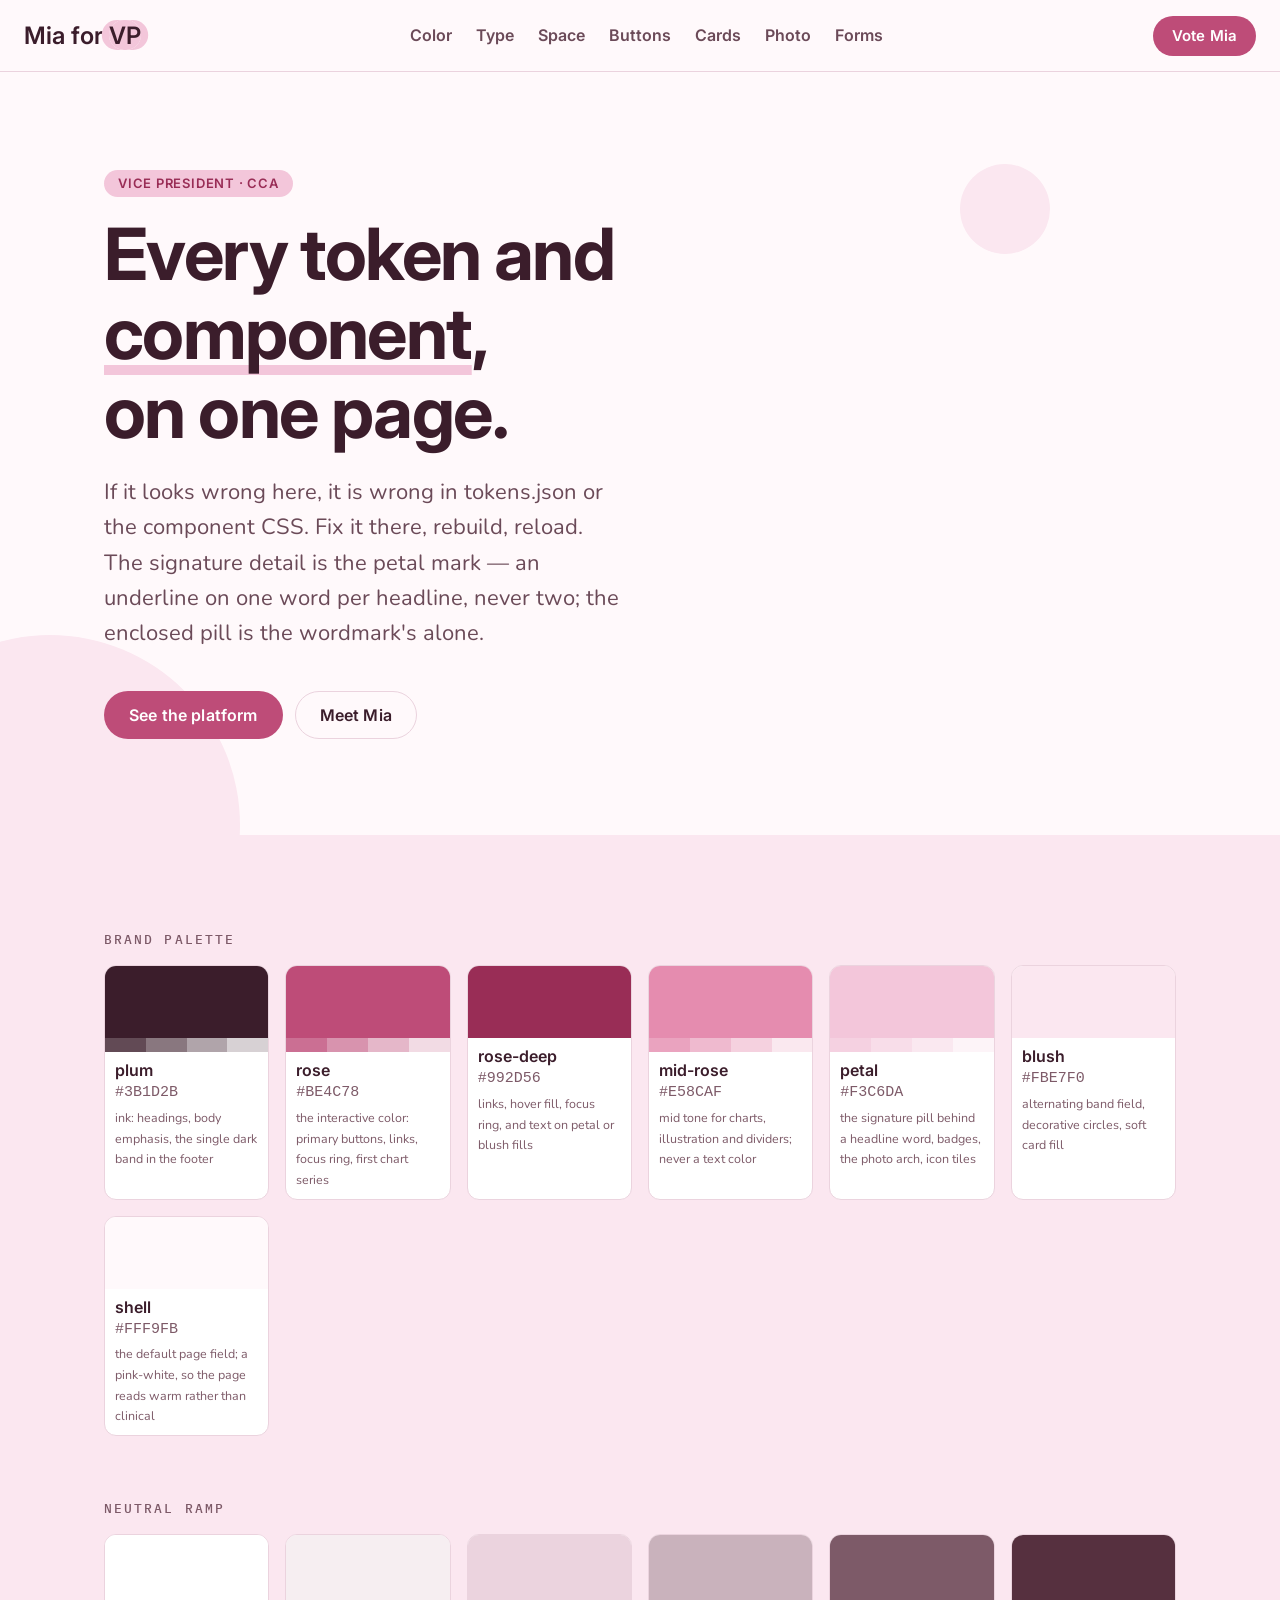
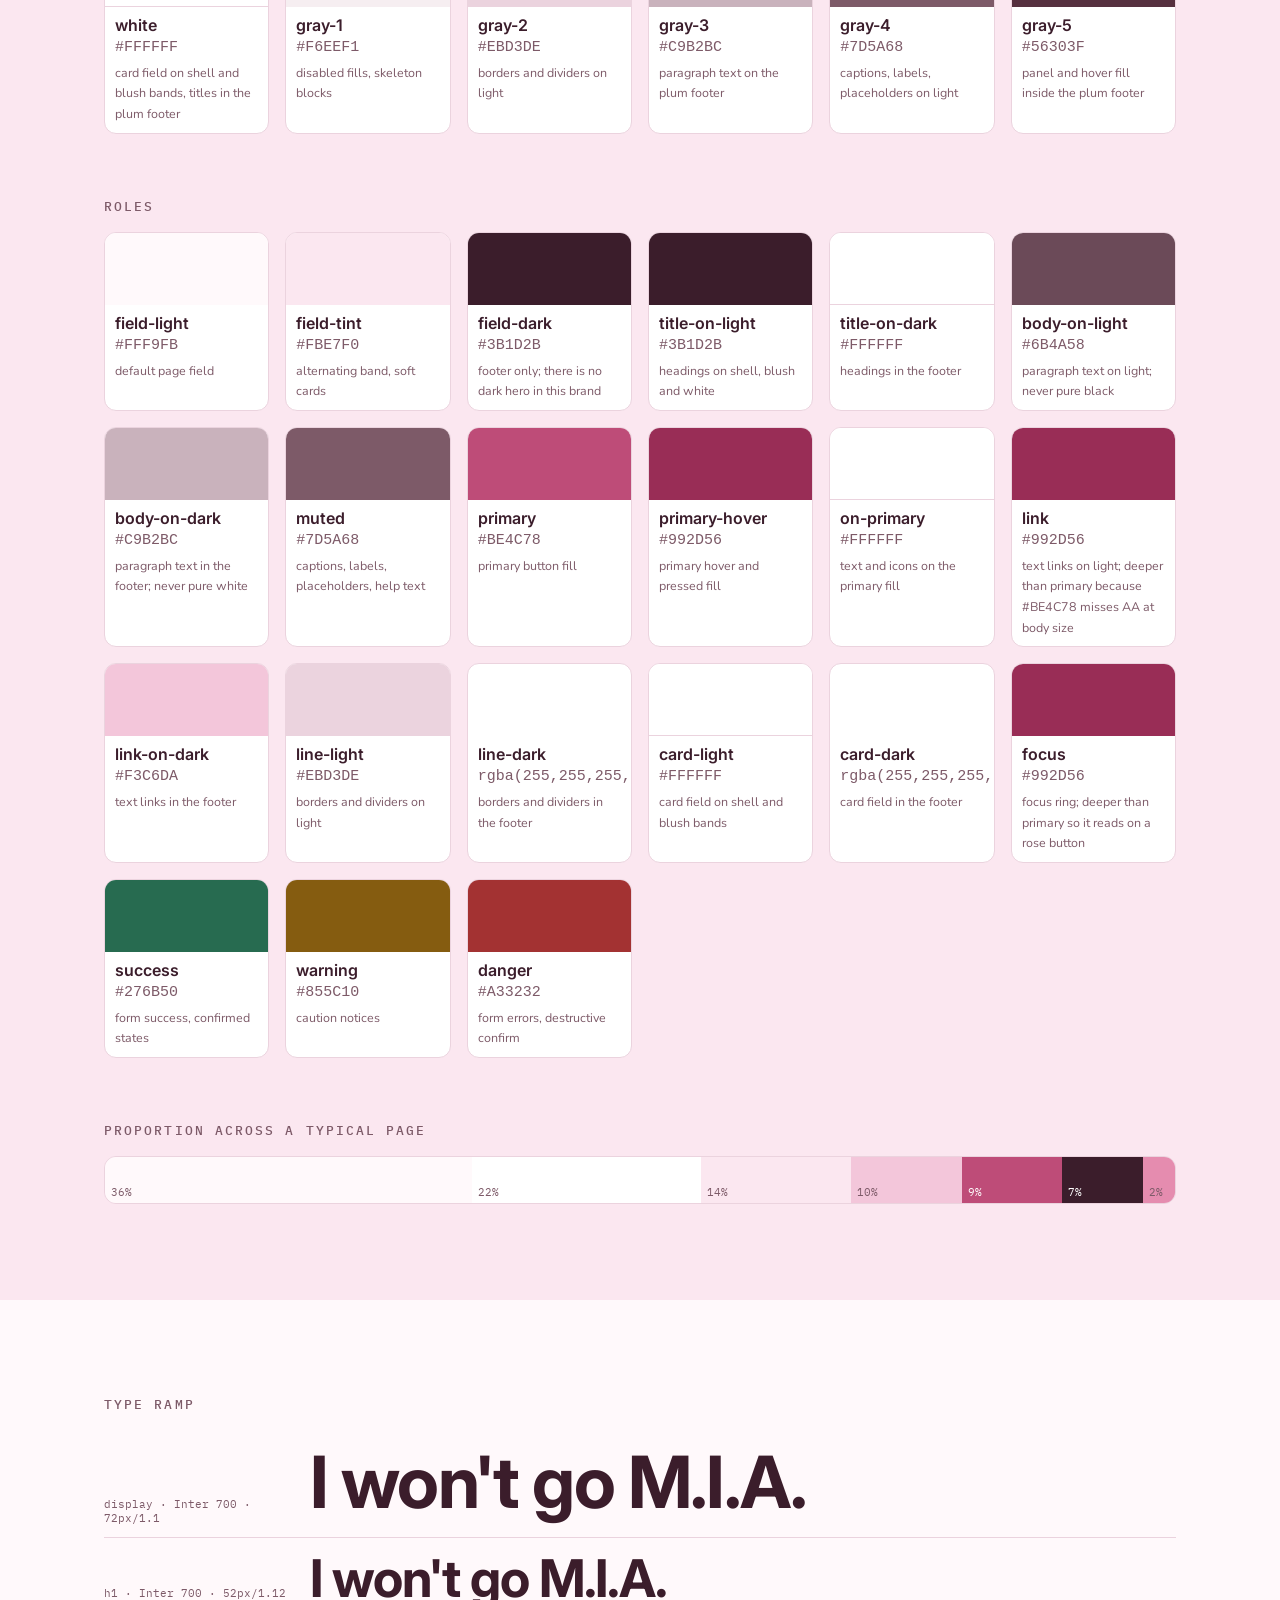
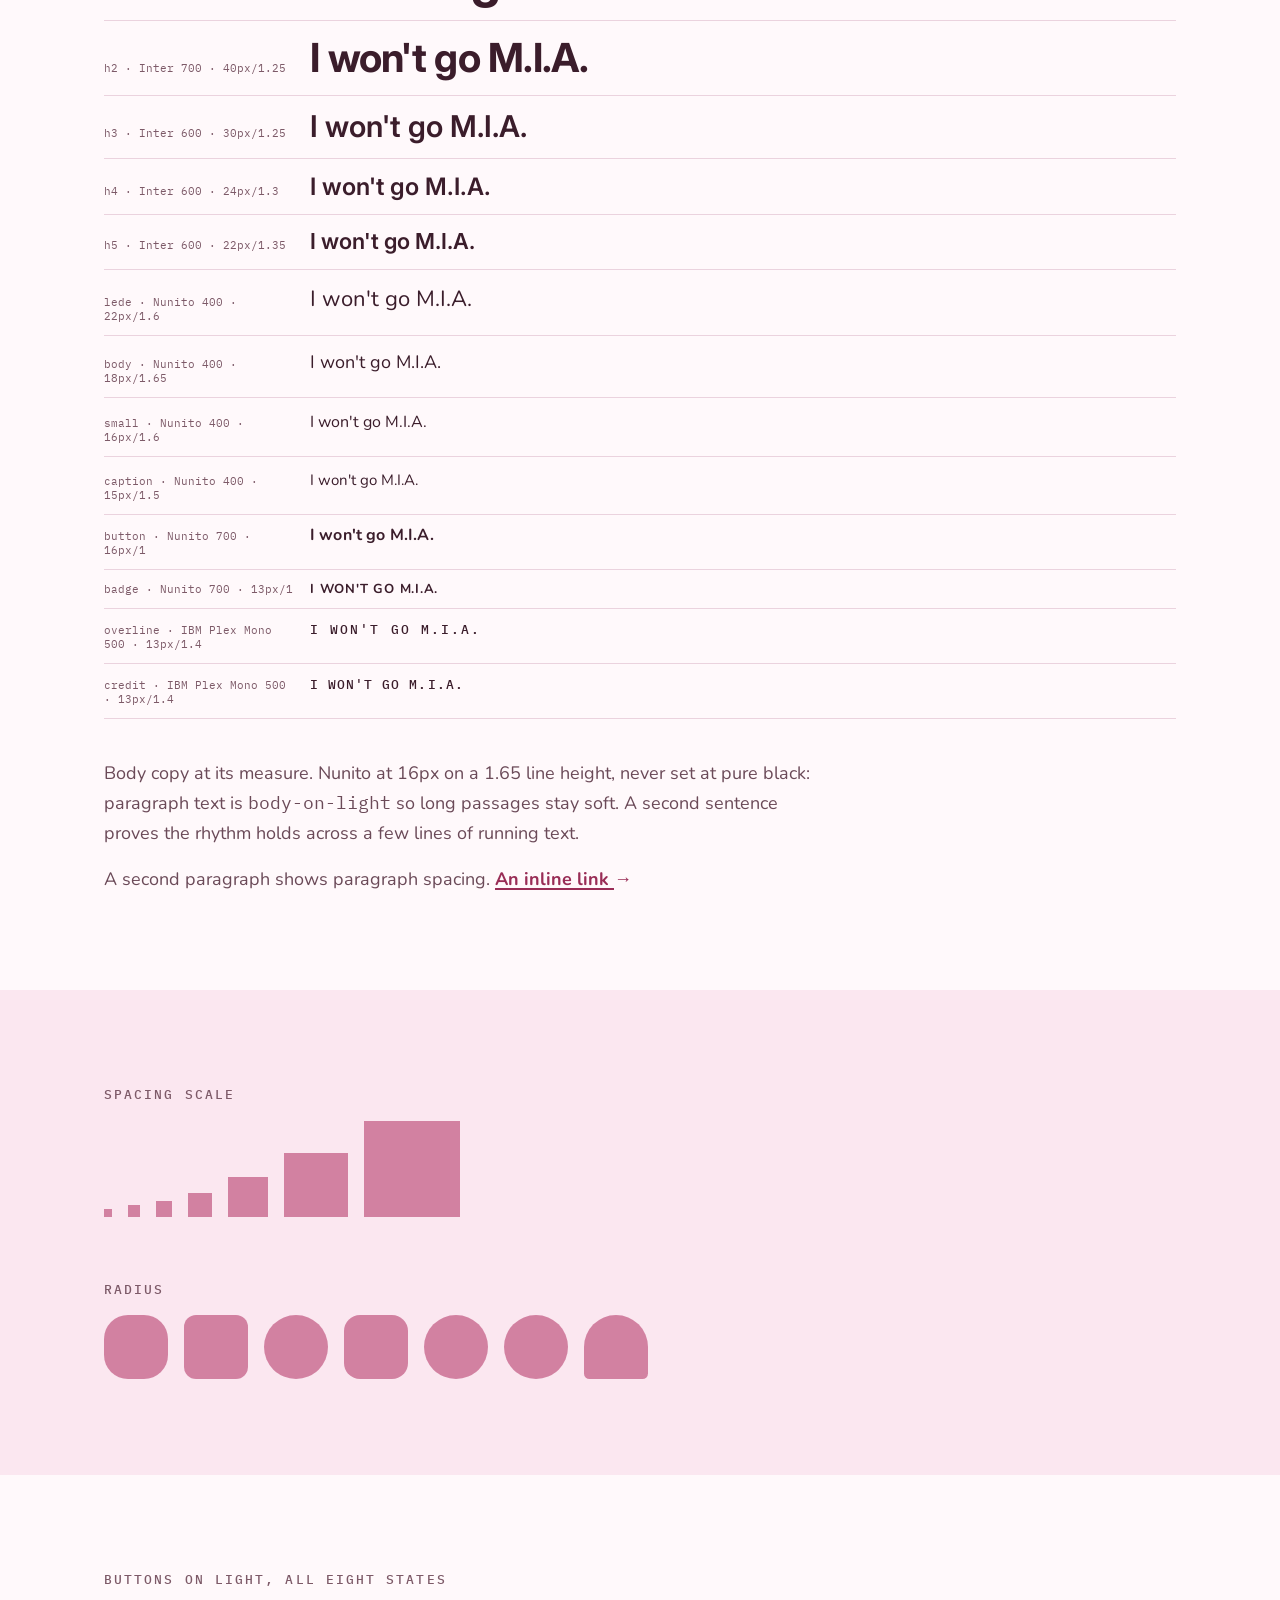
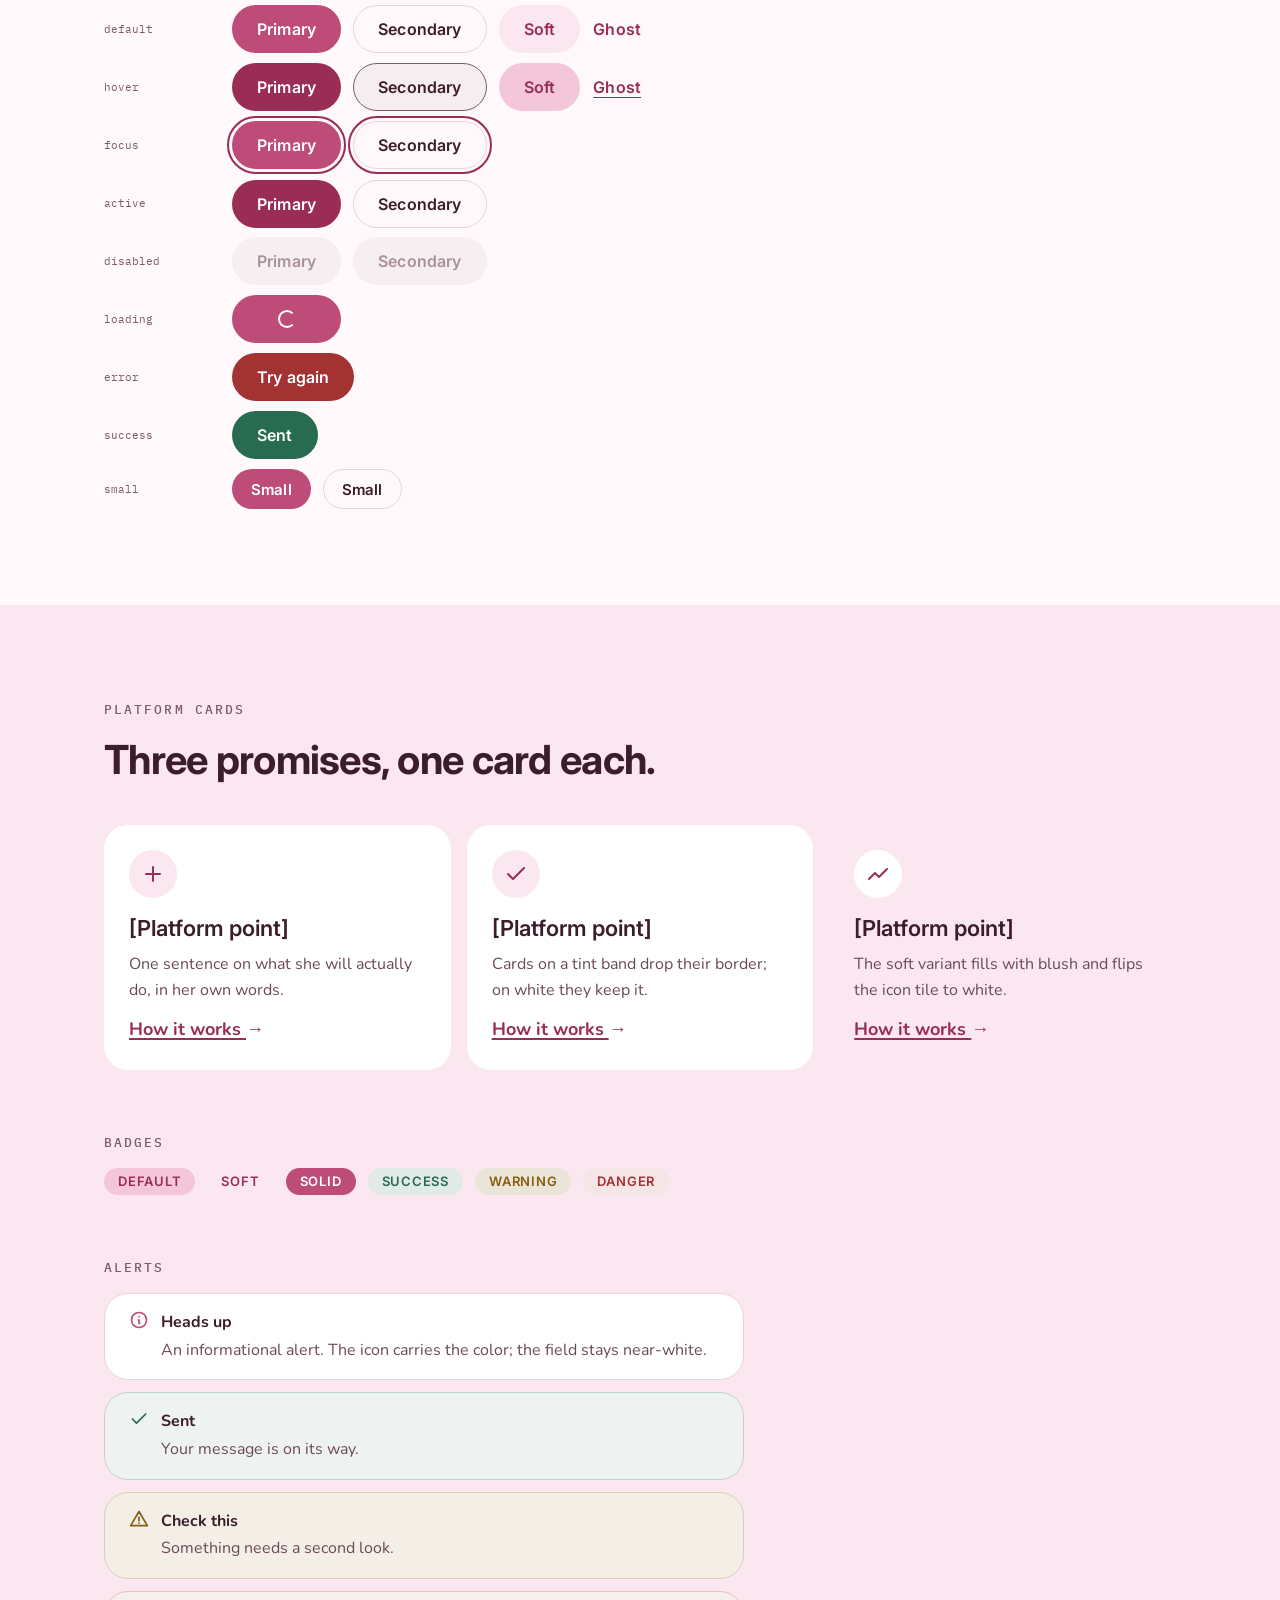
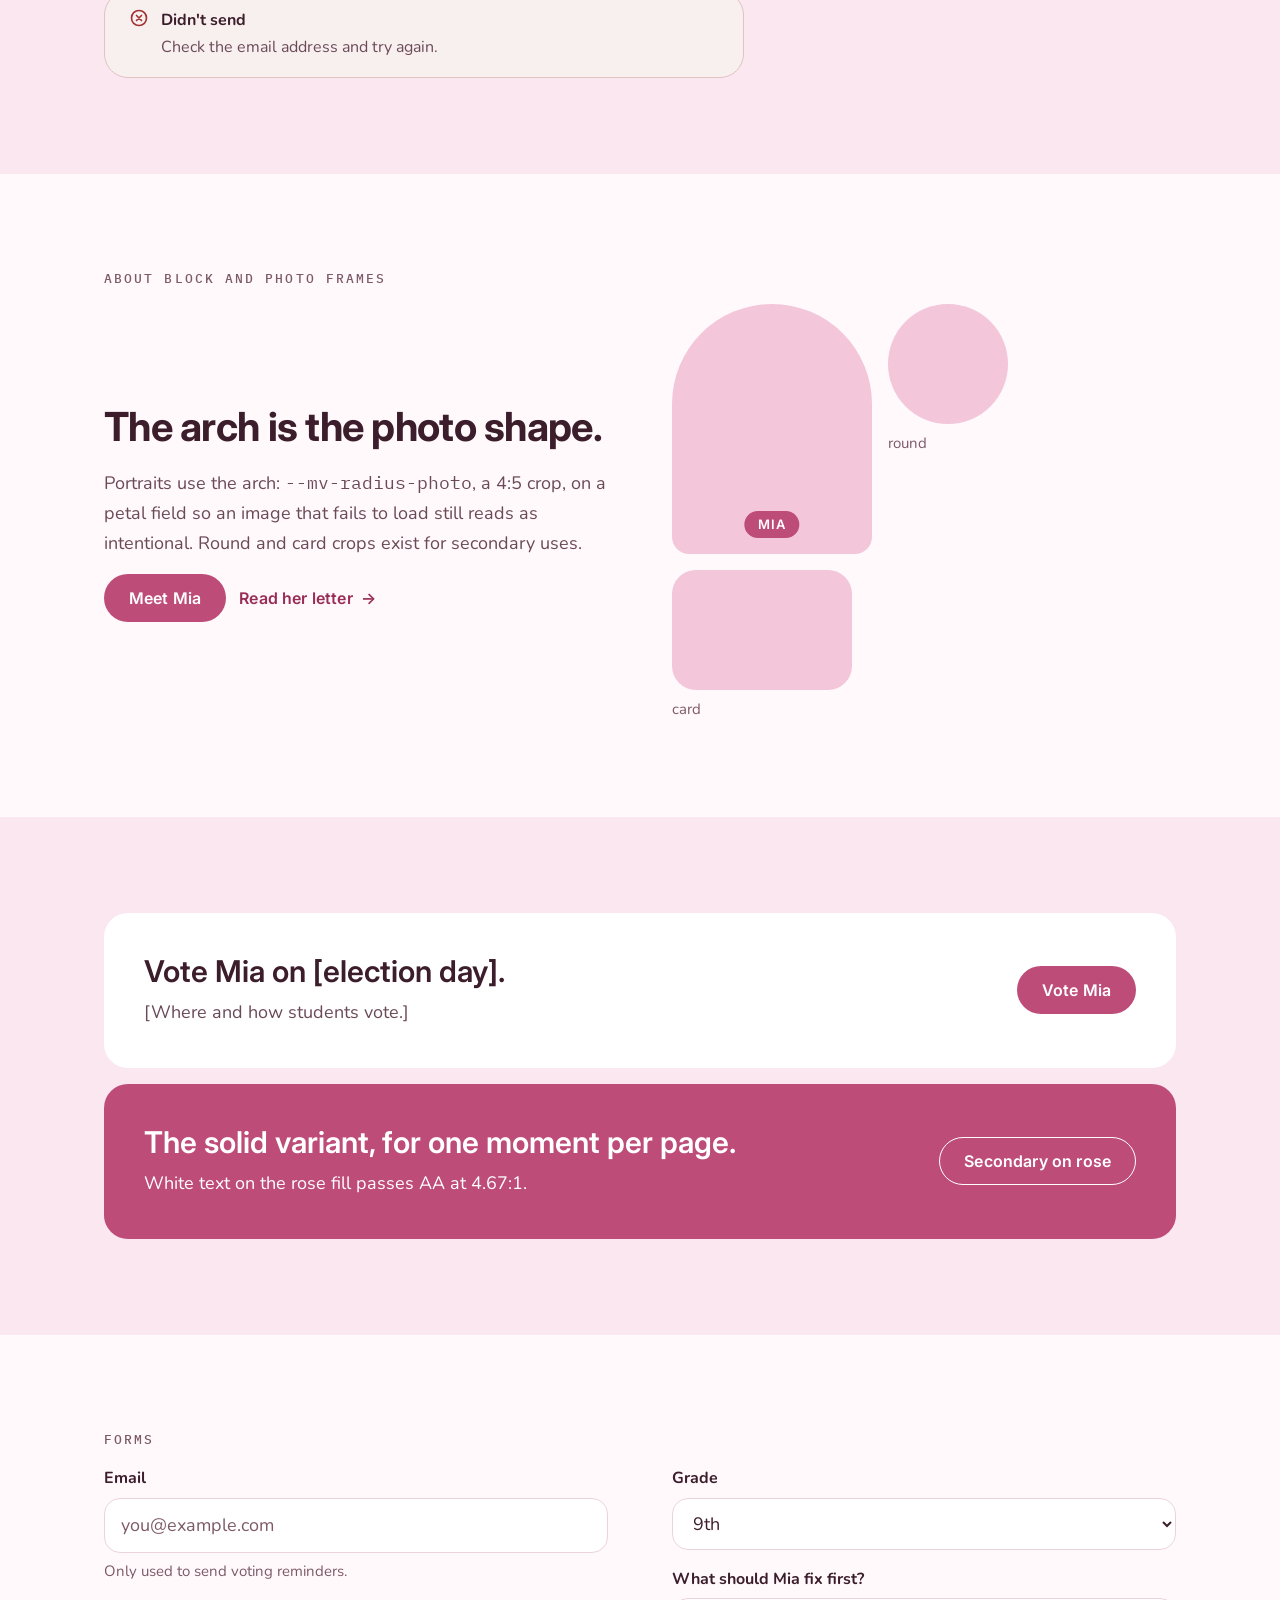
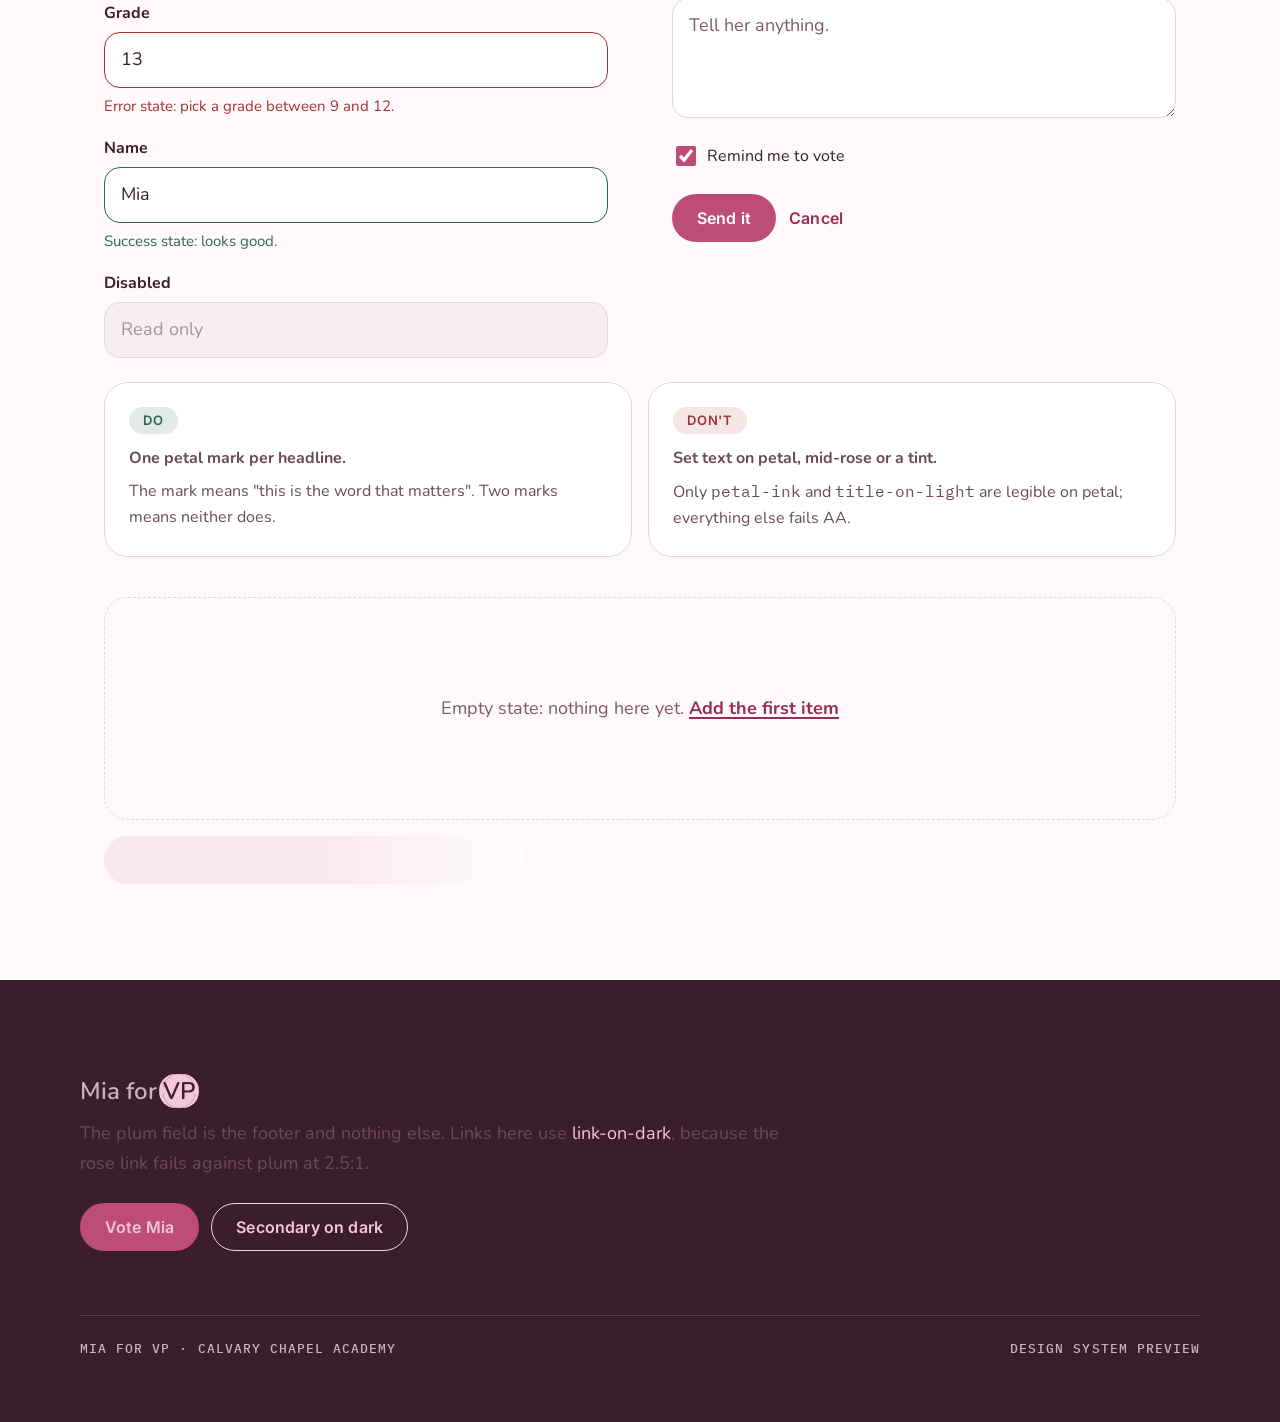
==== commit ab415da1: "Make the mark a petal underline; the pill stays on the wordmark Five treatments were drawn on the re" ====
--- a/brand/preview/index.html
+++ b/brand/preview/index.html
@@ -19,12 +19,12 @@
 .spaces{display:flex;gap:var(--mv-space-md);align-items:flex-end;flex-wrap:wrap;margin-top:var(--mv-space-md)}.spaces div{background:var(--mv-primary);opacity:.65}
 section{scroll-margin-top:var(--mv-nav-height)}
 </style></head><body>
-<nav class="mv-nav"><a class="mv-logo" href="#">Mia for <span class="mv-mark">VP</span></a><div class="mv-links"><a href="#color">Color</a><a href="#type">Type</a><a href="#space">Space</a><a href="#buttons">Buttons</a><a href="#cards">Cards</a><a href="#about">Photo</a><a href="#forms">Forms</a></div><a class="mv-btn mv-btn--primary mv-btn--sm" href="#vote">Vote Mia</a></nav>
+<nav class="mv-nav"><a class="mv-logo" href="#">Mia for <span class="mv-mark mv-mark--pill">VP</span></a><div class="mv-links"><a href="#color">Color</a><a href="#type">Type</a><a href="#space">Space</a><a href="#buttons">Buttons</a><a href="#cards">Cards</a><a href="#about">Photo</a><a href="#forms">Forms</a></div><a class="mv-btn mv-btn--primary mv-btn--sm" href="#vote">Vote Mia</a></nav>
 
 <section class="mv-hero mv-has-blobs"><div class="mv-blob" aria-hidden="true" style="width:380px;height:380px;left:-140px;bottom:-180px"></div><div class="mv-blob" aria-hidden="true" style="width:90px;height:90px;right:18%;top:12%"></div>
 <div class="mv-inner"><p class="mv-badge">Vice President · CCA</p>
 <h1 class="mv-display" style="margin-top:var(--mv-space-md)">Every token and <span class="mv-mark">component</span>, on one page.</h1>
-<p class="mv-sub">If it looks wrong here, it is wrong in tokens.json or the component CSS. Fix it there, rebuild, reload. The signature detail is the petal pill — one word per headline, never two.</p>
+<p class="mv-sub">If it looks wrong here, it is wrong in tokens.json or the component CSS. Fix it there, rebuild, reload. The signature detail is the petal mark — an underline on one word per headline, never two; the enclosed pill is the wordmark's alone.</p>
 <div class="mv-btns"><a class="mv-btn mv-btn--primary" href="#">See the platform</a><a class="mv-btn mv-btn--secondary" href="#">Meet Mia</a></div></div></section>
 
 <section class="mv-band-tint" id="color"><div class="mv-container"><p class="mv-overline">Brand palette</p><div class="sws" id="sw-brand"></div>
@@ -90,14 +90,14 @@
 <div class="mv-field"><label class="mv-label" for="f5">What should Mia fix first?</label><textarea class="mv-textarea" id="f5" rows="3" placeholder="Tell her anything."></textarea></div>
 <label class="mv-check"><input type="checkbox" checked> Remind me to vote</label>
 <div class="mv-row"><button class="mv-btn mv-btn--primary">Send it</button> <button class="mv-btn mv-btn--ghost">Cancel</button></div></div></div>
-<div class="mv-dd-grid"><div class="mv-dd"><span class="mv-badge mv-badge--success">Do</span><p><b>One petal pill per headline.</b></p><p>The mark means "this is the word that matters". Two marks means neither does.</p></div>
+<div class="mv-dd-grid"><div class="mv-dd"><span class="mv-badge mv-badge--success">Do</span><p><b>One petal mark per headline.</b></p><p>The mark means "this is the word that matters". Two marks means neither does.</p></div>
 <div class="mv-dd"><span class="mv-badge mv-badge--danger">Don't</span><p><b>Set text on petal, mid-rose or a tint.</b></p><p>Only <code class="mv-mono">petal-ink</code> and <code class="mv-mono">title-on-light</code> are legible on petal; everything else fails AA.</p></div></div>
 <div class="mv-empty" style="margin-top:var(--mv-space-xl)">Empty state: nothing here yet. <a class="mv-link" href="#">Add the first item</a></div>
 <div class="mv-skeleton" style="margin-top:var(--mv-space-md);height:48px;max-width:420px"></div>
 </div></section>
 
 <footer class="mv-footer"><div style="max-width:var(--mv-container);margin:0 auto">
-<p class="mv-h4">Mia for <span class="mv-mark">VP</span></p>
+<p class="mv-h4">Mia for <span class="mv-mark mv-mark--pill">VP</span></p>
 <p class="mv-body" style="margin-top:var(--mv-space-sm)">The plum field is the footer and nothing else. Links here use <a href="#">link-on-dark</a>, because the rose link fails against plum at 2.5:1.</p>
 <div class="mv-row" style="margin-top:var(--mv-space-lg)"><a class="mv-btn mv-btn--primary" href="#">Vote Mia</a><a class="mv-btn mv-btn--secondary" href="#">Secondary on dark</a></div>
 <div class="mv-footnote"><span>Mia for VP · Calvary Chapel Academy</span><span>Design system preview</span></div></div></footer>
--- a/brand/tokens/tokens.css
+++ b/brand/tokens/tokens.css
@@ -1,6 +1,6 @@
 /* Mia for VP design tokens. Generated by brand-kit build_tokens.py from tokens/tokens.json on 2026-09-20. */
 /* Do not edit by hand: change tokens.json and rebuild. */
-@import url("https://fonts.googleapis.com/css2?family=Fredoka:wght@400;500;600&family=Nunito:wght@400;600;700&family=Space+Mono:wght@400;700&display=swap");
+@import url("https://fonts.googleapis.com/css2?family=IBM+Plex+Mono:wght@400;500&family=Inter:wght@600;700&family=Nunito:wght@400;600;700&display=swap");
 :root {
   /* Brand palette */
   --mv-plum: #3B1D2B;  /* ink: headings, body emphasis, the single dark band in the footer */
@@ -55,23 +55,23 @@
   --mv-mid-rose-80: rgba(229,140,175,.8); --mv-mid-rose-60: rgba(229,140,175,.6); --mv-mid-rose-40: rgba(229,140,175,.4); --mv-mid-rose-20: rgba(229,140,175,.2);
   --mv-plum-80: rgba(59,29,43,.8); --mv-plum-60: rgba(59,29,43,.6); --mv-plum-40: rgba(59,29,43,.4); --mv-plum-20: rgba(59,29,43,.2);
   /* Type */
-  --mv-font-head: Fredoka, Trebuchet MS, Verdana, sans-serif;
+  --mv-font-head: Inter, Helvetica Neue, Arial, sans-serif;
   --mv-font-body: Nunito, Trebuchet MS, Verdana, sans-serif;
-  --mv-font-mono: "Space Mono", Courier New, monospace;
-  --mv-fs-display: 72px; --mv-lh-display: 1.02; --mv-fw-display: 600; --mv-ls-display: -0.015em;
-  --mv-fs-h1: 46px; --mv-lh-h1: 1.08; --mv-fw-h1: 600; --mv-ls-h1: -0.01em;
-  --mv-fs-h2: 34px; --mv-lh-h2: 1.15; --mv-fw-h2: 600; --mv-ls-h2: -0.01em;
-  --mv-fs-h3: 26px; --mv-lh-h3: 1.25; --mv-fw-h3: 500;
-  --mv-fs-h4: 22px; --mv-lh-h4: 1.3; --mv-fw-h4: 500;
-  --mv-fs-h5: 19px; --mv-lh-h5: 1.35; --mv-fw-h5: 500;
-  --mv-fs-lede: 20px; --mv-lh-lede: 1.6; --mv-fw-lede: 400;
-  --mv-fs-body: 16px; --mv-lh-body: 1.65; --mv-fw-body: 400;
-  --mv-fs-small: 14px; --mv-lh-small: 1.6; --mv-fw-small: 400;
-  --mv-fs-caption: 13px; --mv-lh-caption: 1.5; --mv-fw-caption: 400;
-  --mv-fs-button: 15px; --mv-lh-button: 1.0; --mv-fw-button: 700; --mv-ls-button: 0.01em;
-  --mv-fs-badge: 12px; --mv-lh-badge: 1.0; --mv-fw-badge: 700; --mv-ls-badge: 0.06em; --mv-tt-badge: uppercase;
-  --mv-fs-overline: 11px; --mv-lh-overline: 1.4; --mv-fw-overline: 400; --mv-ls-overline: 0.16em; --mv-tt-overline: uppercase;
-  --mv-fs-credit: 12px; --mv-lh-credit: 1.4; --mv-fw-credit: 400; --mv-ls-credit: 0.08em; --mv-tt-credit: uppercase;
+  --mv-font-mono: "IBM Plex Mono", Courier New, monospace;
+  --mv-fs-display: 72px; --mv-lh-display: 1.1; --mv-fw-display: 700; --mv-ls-display: -0.022em;
+  --mv-fs-h1: 52px; --mv-lh-h1: 1.12; --mv-fw-h1: 700; --mv-ls-h1: -0.02em;
+  --mv-fs-h2: 40px; --mv-lh-h2: 1.25; --mv-fw-h2: 700; --mv-ls-h2: -0.018em;
+  --mv-fs-h3: 30px; --mv-lh-h3: 1.25; --mv-fw-h3: 600;
+  --mv-fs-h4: 24px; --mv-lh-h4: 1.3; --mv-fw-h4: 600;
+  --mv-fs-h5: 22px; --mv-lh-h5: 1.35; --mv-fw-h5: 600;
+  --mv-fs-lede: 22px; --mv-lh-lede: 1.6; --mv-fw-lede: 400;
+  --mv-fs-body: 18px; --mv-lh-body: 1.65; --mv-fw-body: 400;
+  --mv-fs-small: 16px; --mv-lh-small: 1.6; --mv-fw-small: 400;
+  --mv-fs-caption: 15px; --mv-lh-caption: 1.5; --mv-fw-caption: 400;
+  --mv-fs-button: 16px; --mv-lh-button: 1.0; --mv-fw-button: 700; --mv-ls-button: 0.01em;
+  --mv-fs-badge: 13px; --mv-lh-badge: 1.0; --mv-fw-badge: 700; --mv-ls-badge: 0.06em; --mv-tt-badge: uppercase;
+  --mv-fs-overline: 13px; --mv-lh-overline: 1.4; --mv-fw-overline: 500; --mv-ls-overline: 0.16em; --mv-tt-overline: uppercase;
+  --mv-fs-credit: 13px; --mv-lh-credit: 1.4; --mv-fw-credit: 500; --mv-ls-credit: 0.08em; --mv-tt-credit: uppercase;
   /* Radius */
   --mv-radius-default: 24px;
   --mv-radius-sm: 12px;
@@ -106,6 +106,9 @@
   --mv-gutter: 24px;
   --mv-section-y: 96px;
   --mv-nav-height: 72px;
+  --mv-nav-height-sm: 56px;
+  --mv-bar-height: 60px;
   --mv-measure: 66ch;
+  --mv-lh-display-sm: 1.22;
   /* breakpoints: sm 640px, md 820px, lg 1024px, xl 1280px */
 }
--- a/brand/css/mia-for-vp.css
+++ b/brand/css/mia-for-vp.css
@@ -1,20 +1,22 @@
 /* Mia for VP components. Requires tokens/tokens.css. Every color and font here is a --mv-* token;
    nothing else. Classes are .mv-* so they never collide with app styles.
    Register: light-first. Cream-pink and blush bands all the way down; the plum field is the footer only.
-   Signature detail: .mv-mark, the petal pill behind one word per headline. */
+   Signature detail: .mv-mark, a petal underline under one word per headline; .mv-mark--pill for the wordmark. */
 
 *, *::before, *::after { box-sizing: border-box; }
 body { margin: 0; background: var(--mv-field-light); color: var(--mv-title-on-light);
   font: var(--mv-fw-body) var(--mv-fs-body)/var(--mv-lh-body) var(--mv-font-body); -webkit-font-smoothing: antialiased; }
 h1, h2, h3, h4, h5, p, figure, blockquote { margin: 0; }
 img { max-width: 100%; display: block; }
-:where(h1, h2, h3, h4, h5, .mv-display) { font-family: var(--mv-font-head); color: var(--mv-title-on-light); }
+:where(h1, h2, h3, h4, h5, .mv-display) { font-family: var(--mv-font-head); color: var(--mv-title-on-light); text-wrap: balance; }
 @media (prefers-reduced-motion: reduce) { *, *::before, *::after { transition-duration: 0ms !important; animation-duration: 0ms !important; } }
 
 /* ---- Type ---- */
-.mv-display { font-family: var(--mv-font-head); font-size: clamp(40px, 8vw, var(--mv-fs-display)); line-height: var(--mv-lh-display); font-weight: var(--mv-fw-display); letter-spacing: var(--mv-ls-display, 0); max-width: 14ch; overflow-wrap: anywhere; }
-.mv-h1, h1 { font-size: clamp(32px, 6vw, var(--mv-fs-h1)); line-height: var(--mv-lh-h1); font-weight: var(--mv-fw-h1); letter-spacing: var(--mv-ls-h1, 0); }
-.mv-h2, h2 { font-size: clamp(26px, 4.5vw, var(--mv-fs-h2)); line-height: var(--mv-lh-h2); font-weight: var(--mv-fw-h2); letter-spacing: var(--mv-ls-h2, 0); }
+.mv-display { font-family: var(--mv-font-head); font-size: clamp(44px, 8vw, var(--mv-fs-display)); line-height: var(--mv-lh-display); font-weight: var(--mv-fw-display); letter-spacing: var(--mv-ls-display, 0); max-width: 14ch; overflow-wrap: anywhere; }
+@media (max-width: 820px) { .mv-display { line-height: var(--mv-lh-display-sm); } }  /* a phone headline wraps, and the petal pill on its own line needs the leading that 1.10 does not give it */
+@media (max-width: 480px) { .mv-display { font-size: clamp(44px, 13vw, 52px); } }  /* 8vw is 30px on a phone, so the floor was doing all the work; a phone hero wants the headline nearer h1 than h2 */
+.mv-h1, h1 { font-size: clamp(36px, 6vw, var(--mv-fs-h1)); line-height: var(--mv-lh-h1); font-weight: var(--mv-fw-h1); letter-spacing: var(--mv-ls-h1, 0); }
+.mv-h2, h2 { font-size: clamp(30px, 4.5vw, var(--mv-fs-h2)); line-height: var(--mv-lh-h2); font-weight: var(--mv-fw-h2); letter-spacing: var(--mv-ls-h2, 0); }
 .mv-h3, h3 { font-size: var(--mv-fs-h3); line-height: var(--mv-lh-h3); font-weight: var(--mv-fw-h3); }
 .mv-h4, h4 { font-size: var(--mv-fs-h4); line-height: var(--mv-lh-h4); font-weight: var(--mv-fw-h4); }
 .mv-h5, h5 { font-size: var(--mv-fs-h5); line-height: var(--mv-lh-h5); font-weight: var(--mv-fw-h5); }
@@ -28,9 +30,22 @@
 .mv-mono { font-family: var(--mv-font-mono); }
 
 /* Signature detail: the petal pill behind ONE word per headline, never more. */
-.mv-mark { background: var(--mv-petal); color: var(--mv-title-on-light); border-radius: var(--mv-radius-pill);
-  padding: 0.04em 0.34em; box-decoration-break: clone; -webkit-box-decoration-break: clone; }
-.mv-mark--solid { background: var(--mv-primary); color: var(--mv-on-primary); }
+/* Default: a petal underline. It cannot collide with the line above, and a marked word that starts
+   a line needs no correction — both of which the pill had to have tuned out of it. */
+.mv-mark { color: var(--mv-title-on-light); text-decoration: underline;
+  text-decoration-color: var(--mv-petal); text-decoration-thickness: 0.14em;
+  text-underline-offset: 0.08em; text-decoration-skip-ink: none; }
+/* The enclosed pill, kept for the wordmark: a logo needs a shape, not an underline. Drawn with
+   box-shadow rather than horizontal padding so it never shifts the text it sits behind. */
+.mv-mark--pill { background: var(--mv-petal); border-radius: var(--mv-radius-pill); text-decoration: none;
+  padding: 0.04em 0; box-shadow: -0.16em 0 0 var(--mv-petal), 0.16em 0 0 var(--mv-petal);
+  box-decoration-break: clone; -webkit-box-decoration-break: clone; }
+.mv-mark--solid { background: var(--mv-primary); color: var(--mv-on-primary); border-radius: var(--mv-radius-pill);
+  text-decoration: none; padding: 0.04em 0; box-shadow: -0.16em 0 0 var(--mv-primary), 0.16em 0 0 var(--mv-primary);
+  box-decoration-break: clone; -webkit-box-decoration-break: clone; }
+/* Text-only variant: the signature idea without a second pill in view. For one word inside running
+   copy — her middle name — where a pill would shout and bold Nunito is banned (see Type > Don't). */
+.mv-mark--text { background: none; box-shadow: none; padding: 0; text-decoration: none; color: var(--mv-link); }
 
 /* ---- Bands and layout ---- */
 .mv-band-light { background: var(--mv-field-light); color: var(--mv-title-on-light); }
@@ -41,7 +56,9 @@
 .mv-band-dark a:not(.mv-btn) { color: var(--mv-link-on-dark); }
 .mv-container { max-width: var(--mv-container); margin: 0 auto; padding: var(--mv-section-y) var(--mv-gutter); }
 .mv-two-col { display: grid; grid-template-columns: minmax(0, 1fr) minmax(0, 1fr); gap: var(--mv-space-2xl); align-items: center; }
-@media (max-width: 820px) { .mv-two-col { grid-template-columns: minmax(0, 1fr); gap: var(--mv-space-xl); } .mv-container { padding: var(--mv-space-2xl) var(--mv-space-md); } }
+.mv-two-col .mv-media { display: flex; justify-content: center; }  /* the photo cell of a two-column block */
+@media (max-width: 820px) { .mv-two-col { grid-template-columns: minmax(0, 1fr); gap: var(--mv-space-lg); } .mv-two-col .mv-media { order: -1; }  /* stacked, the portrait leads */
+  .mv-container { padding: var(--mv-space-xl) var(--mv-space-md); } }
 
 /* Decorative circles. Always aria-hidden, never behind body text, at most two per band. */
 .mv-blob { position: absolute; border-radius: var(--mv-radius-pill); background: var(--mv-blob); pointer-events: none; }
@@ -54,13 +71,15 @@
   display: flex; align-items: center; justify-content: space-between; gap: var(--mv-space-lg);
   background: var(--mv-field-light); color: var(--mv-title-on-light); border-bottom: 1px solid var(--mv-line-light); }
 .mv-nav .mv-logo { font: var(--mv-fw-h4) var(--mv-fs-h4)/1 var(--mv-font-head); color: inherit; text-decoration: none; white-space: nowrap; }
-.mv-nav .mv-logo .mv-mark { padding: 0.04em 0.3em; }
+.mv-nav .mv-logo .mv-mark--pill { box-shadow: -0.3em 0 0 var(--mv-petal), 0.3em 0 0 var(--mv-petal); }  /* a wordmark wants a rounder pill than a headline word */
 .mv-nav .mv-links { display: flex; gap: var(--mv-space-lg); align-items: center; }
-.mv-nav .mv-links a { color: var(--mv-body-on-light); text-decoration: none; font-size: var(--mv-fs-small); font-weight: var(--mv-fw-button); white-space: nowrap; transition: color var(--mv-motion-fast) var(--mv-motion-ease); }
+.mv-nav .mv-links a { color: var(--mv-body-on-light); text-decoration: none; font-family: var(--mv-font-head); font-size: var(--mv-fs-small); font-weight: var(--mv-fw-h3); white-space: nowrap; transition: color var(--mv-motion-fast) var(--mv-motion-ease); }
 .mv-nav .mv-links a:hover { color: var(--mv-link); }
 .mv-nav .mv-links a[aria-current] { color: var(--mv-link); text-decoration: underline; text-underline-offset: 6px; text-decoration-thickness: 2px; }
 .mv-nav .mv-links a:focus-visible { outline: 2px solid var(--mv-focus); outline-offset: 4px; border-radius: var(--mv-radius-sm); }
-@media (max-width: 820px) { .mv-nav .mv-links a:not(.mv-btn) { display: none; } }
+@media (max-width: 820px) { .mv-nav { min-height: var(--mv-nav-height-sm); padding: 0 var(--mv-space-md); }  /* no block padding: the token is the whole height, border included */
+  .mv-nav .mv-btn--sm { min-height: 44px; }  /* thumb-target floor */
+  .mv-nav .mv-links a:not(.mv-btn) { display: none; } }
 
 /* ---- Hero (light by default; this brand has no dark hero) ---- */
 .mv-hero { background: var(--mv-field-light); color: var(--mv-title-on-light); }
@@ -68,11 +87,34 @@
 .mv-hero .mv-inner { max-width: var(--mv-container); margin: 0 auto; padding: var(--mv-space-3xl) var(--mv-gutter); }
 .mv-hero .mv-sub { margin-top: var(--mv-space-lg); font-size: var(--mv-fs-lede); line-height: var(--mv-lh-lede); color: var(--mv-body-on-light); max-width: 40ch; }
 .mv-hero .mv-btns { margin-top: var(--mv-space-xl); display: flex; gap: var(--mv-space-sm); flex-wrap: wrap; }
-@media (max-width: 820px) { .mv-hero .mv-inner { padding: var(--mv-space-2xl) var(--mv-space-md); } }
+@media (max-width: 820px) { .mv-hero .mv-inner { padding: var(--mv-space-xl) var(--mv-space-md); } .mv-hero .mv-sub { margin-top: var(--mv-space-xl); } }
+@media (max-width: 480px) { .mv-hero .mv-btns .mv-btn { flex: 1 1 auto; } }  /* when the pair wraps on a narrow phone, each takes the full row instead of a ragged short second button */
+
+/* The hero's facts line, under the sub: office and school on a petal rule, so the
+   headline is the first thing read and the pill shape stays exclusive to .mv-mark.
+   The countdown badge lives here too — when there is a date, it is the one pill in view. */
+.mv-hero-byline { margin-top: var(--mv-space-lg); padding-top: var(--mv-space-md); border-top: 3px solid var(--mv-petal);
+  max-width: 52ch; display: flex; align-items: baseline; justify-content: space-between;
+  gap: var(--mv-space-sm) var(--mv-space-lg); flex-wrap: wrap; }
+/* The countdown takes its own row under the letterhead line. Inline, it forces the office to
+   wrap on a phone and pushes the school off the rule's right edge. */
+.mv-hero-byline #countdown { flex-basis: 100%; max-width: max-content; margin-top: var(--mv-space-xs); }
+/* Set in the label face, sentence case, with the office dark and the school muted:
+   a byline the page meant to write, not a caption left over from a template. */
+.mv-hero-byline .mv-meta { font-family: var(--mv-font-head); font-size: var(--mv-fs-body); font-weight: var(--mv-fw-h3);
+  line-height: var(--mv-lh-small); color: var(--mv-title-on-light); }
+/* margin-left:auto, not just space-between: between 821 and ~1000 the two halves do not fit on
+   one line, and this keeps the school on the rule's right end when it drops to its own row. */
+.mv-hero-byline .mv-meta--end { color: var(--mv-body-on-light); text-align: right; margin-left: auto; }
+
+/* Hero with a portrait beside the copy. Below 821 the arch is removed rather than
+   shrunk: a phone hero is one thumb-length and a photo would cost the whole fold. */
+.mv-hero-split { display: grid; grid-template-columns: minmax(0, 1fr) minmax(0, 340px); gap: var(--mv-space-2xl); align-items: center; }
+@media (max-width: 820px) { .mv-hero-split { grid-template-columns: minmax(0, 1fr); gap: 0; } }
 
 /* ---- Buttons: 8 states. .is-* classes let the preview force a state. ---- */
 .mv-btn { display: inline-flex; align-items: center; justify-content: center; gap: var(--mv-space-xs); position: relative;
-  font: var(--mv-fw-button) var(--mv-fs-button)/var(--mv-lh-button) var(--mv-font-body); letter-spacing: var(--mv-ls-button, 0);
+  font: var(--mv-fw-h3) var(--mv-fs-button)/var(--mv-lh-button) var(--mv-font-head); letter-spacing: var(--mv-ls-button, 0);
   min-height: 48px; padding: 0 24px; border: 1.5px solid transparent; border-radius: var(--mv-radius-button);
   text-decoration: none; cursor: pointer; white-space: nowrap;
   transition: background var(--mv-motion-fast) var(--mv-motion-ease), color var(--mv-motion-fast) var(--mv-motion-ease), border-color var(--mv-motion-fast) var(--mv-motion-ease), transform var(--mv-motion-fast) var(--mv-motion-ease); }
@@ -119,6 +161,20 @@
 .mv-band-dark .mv-card { background: var(--mv-card-dark); border-color: var(--mv-line-dark); }
 .mv-band-dark .mv-card p { color: var(--mv-body-on-dark); }
 
+/* Phone rows. Below sm a stacked list of three cards runs past a screen, so a card can lay out sideways:
+   --row keeps the icon tile on the left with title and copy beside it; --kv turns the title into a
+   left-hand label ("When", "Where") beside its copy. Above sm both are ordinary stacked cards. */
+@media (max-width: 640px) {
+  .mv-card-grid { gap: var(--mv-space-sm); margin-top: var(--mv-space-lg); }
+  .mv-card--row, .mv-card--kv { display: grid; column-gap: var(--mv-space-md); align-items: baseline; padding: var(--mv-space-md); }
+  .mv-card--row { grid-template-columns: max-content minmax(0, 1fr); }
+  .mv-card--row .mv-tile { grid-row: 1 / span 2; align-self: start; margin-bottom: 0; }
+  .mv-card--row .mv-card-title { grid-column: 2; margin-bottom: 2px; }
+  .mv-card--row p { grid-column: 2; }
+  .mv-card--kv { grid-template-columns: 5.5em minmax(0, 1fr); }
+  .mv-card--kv .mv-card-title { margin-bottom: 0; }
+}
+
 /* Round icon tile: blush on white cards, white on blush cards. */
 .mv-tile { width: 48px; height: 48px; border-radius: var(--mv-radius-tile); background: var(--mv-icon-tile); color: var(--mv-petal-ink);
   display: inline-flex; align-items: center; justify-content: center; margin-bottom: var(--mv-space-md); }
@@ -127,7 +183,7 @@
 
 /* ---- Photo: the arch ---- */
 .mv-photo { border-radius: var(--mv-radius-photo); overflow: hidden; background: var(--mv-petal); aspect-ratio: 4 / 5; }
-.mv-photo img { width: 100%; height: 100%; object-fit: cover; }
+.mv-photo img { width: 100%; height: 100%; object-fit: cover; object-position: 50% 25%; }  /* a face sits above centre; crop the feet, not the head */
 .mv-photo--round { border-radius: var(--mv-radius-pill); aspect-ratio: 1; }
 .mv-photo--card { border-radius: var(--mv-radius-default); aspect-ratio: 3 / 2; }
 .mv-photo-frame { position: relative; display: inline-block; }
@@ -135,7 +191,7 @@
 
 /* ---- Badges ---- */
 .mv-badge { display: inline-flex; align-items: center; gap: 6px; padding: 7px 14px;
-  font: var(--mv-fw-badge) var(--mv-fs-badge)/var(--mv-lh-badge) var(--mv-font-body); letter-spacing: var(--mv-ls-badge); text-transform: var(--mv-tt-badge, none);
+  font: var(--mv-fw-h3) var(--mv-fs-badge)/var(--mv-lh-badge) var(--mv-font-head); letter-spacing: var(--mv-ls-badge); text-transform: var(--mv-tt-badge, none);
   border-radius: var(--mv-radius-pill); background: var(--mv-petal); color: var(--mv-petal-ink); }
 .mv-badge--soft { background: var(--mv-field-tint); color: var(--mv-petal-ink); }
 .mv-badge--solid { background: var(--mv-primary); color: var(--mv-on-primary); }
@@ -184,14 +240,44 @@
 .mv-cta--solid :where(h1, h2, h3, h4, h5) { color: var(--mv-on-primary); }
 .mv-cta--solid .mv-body, .mv-cta--solid .mv-lede { color: var(--mv-on-primary); }
 .mv-cta--solid .mv-btn--secondary { color: var(--mv-on-primary); border-color: var(--mv-on-primary); }
+.mv-cta .mv-photo--round { flex: none; width: 88px; }
+@media (max-width: 640px) { .mv-cta { padding: var(--mv-space-lg); gap: var(--mv-space-md); } .mv-cta .mv-photo--round { width: 64px; } }
 
 /* Sticky mobile vote bar: appears under the md breakpoint only. */
 .mv-sticky-cta { display: none; }
 @media (max-width: 820px) {
-  .mv-sticky-cta { display: flex; position: fixed; left: 0; right: 0; bottom: 0; z-index: 200; gap: var(--mv-space-sm);
-    padding: var(--mv-space-sm) var(--mv-space-md) calc(var(--mv-space-sm) + env(safe-area-inset-bottom));
-    background: var(--mv-field-light); border-top: 1px solid var(--mv-line-light); box-shadow: var(--mv-shadow-sticky); }
-  .mv-sticky-cta .mv-btn { flex: 1; }
+  body { padding-bottom: calc(var(--mv-bar-height) + env(safe-area-inset-bottom)); }  /* so the bar never covers the last line of the page */
+  .mv-sticky-cta { display: flex; position: fixed; left: 0; right: 0; bottom: 0; z-index: 200; gap: var(--mv-space-xs);
+    min-height: calc(var(--mv-bar-height) + env(safe-area-inset-bottom));
+    padding: var(--mv-space-xs) var(--mv-space-md) calc(var(--mv-space-xs) + env(safe-area-inset-bottom));
+    background: var(--mv-field-light); box-shadow: var(--mv-shadow-sticky); }  /* the shadow token is the bar's 1px edge; a border on top of it would double the line */
+  .mv-sticky-cta .mv-btn { flex: 1; min-height: 44px; padding: 0 12px; }  /* 44px is the thumb-target floor; 8 + 44 + 8 is the bar-height token */
+  .mv-sticky-cta .mv-btn--secondary { border-color: var(--mv-line-light); }
+}
+
+/* Responsive copy: swap a long string for a short one without duplicating markup semantics. */
+.mv-sm-only { display: none; }
+@media (max-width: 480px) { .mv-sm-only { display: inline; } .mv-sm-hide { display: none; } }
+@media (max-width: 820px) { .mv-md-hide { display: none; } }  /* for a control the sticky bar already carries */
+
+/* ---- Full-screen sections: one section per screen, scroll snaps to each ----
+   Put .mv-snap on <html> so the snap container is the document scroller; the
+   sections are children of <body>, hence the two-step selector. Each section
+   fills the viewport minus the sticky nav, and its child is centred with auto
+   margins rather than flex centring, so a section taller than the screen grows
+   instead of clipping. Snapping is `proximity`, never `mandatory`: mandatory
+   fights a section that does not fit, which is the phone case for anything with
+   more than a headline in it. */
+.mv-snap { scroll-snap-type: y proximity; scroll-padding-top: var(--mv-nav-height); }
+.mv-snap > body > section { display: flex; min-height: calc(100svh - var(--mv-nav-height)); scroll-snap-align: start; }
+/* No scroll-margin-top on the sections: the scroller's scroll-padding-top already offsets both snapping and
+   anchor jumps, and setting both stacks them, so a tapped section lands one nav-height below the nav. */
+.mv-snap > body > section > *, .mv-snap .mv-hero > .mv-inner { width: 100%; margin-block: auto; }  /* the second selector outranks `.mv-hero .mv-inner { margin: 0 auto }`, which otherwise pins the hero copy to the top */
+@supports not (height: 100svh) { .mv-snap > body > section { min-height: calc(100vh - var(--mv-nav-height)); } }
+@media (max-width: 820px) {
+  /* shorter nav, and the fixed bottom bar takes the foot of every screen */
+  .mv-snap { scroll-padding-top: var(--mv-nav-height-sm); }
+  .mv-snap > body > section { min-height: calc(100svh - var(--mv-nav-height-sm) - var(--mv-bar-height) - env(safe-area-inset-bottom)); }
 }
 
 /* ---- Footer: the only dark field in this brand ---- */
@@ -202,6 +288,7 @@
 .mv-footnote { margin-top: var(--mv-space-2xl); padding-top: var(--mv-space-lg); border-top: 1px solid var(--mv-line-dark);
   font: var(--mv-fw-credit) var(--mv-fs-credit)/var(--mv-lh-credit) var(--mv-font-mono); letter-spacing: var(--mv-ls-credit); text-transform: var(--mv-tt-credit, none);
   display: flex; justify-content: space-between; flex-wrap: wrap; gap: var(--mv-space-xs); }
+@media (max-width: 820px) { .mv-footer { padding: var(--mv-space-2xl) var(--mv-space-md) var(--mv-space-xl); } .mv-footnote { margin-top: var(--mv-space-xl); } }
 
 /* ---- Icons: Lucide, 24 grid, 2px round caps ---- */
 .mv-icon { width: var(--mv-icon-grid); height: var(--mv-icon-grid); stroke: currentColor; fill: none; stroke-width: var(--mv-icon-stroke); stroke-linecap: var(--mv-icon-linecap); stroke-linejoin: var(--mv-icon-linejoin); flex: none; }
